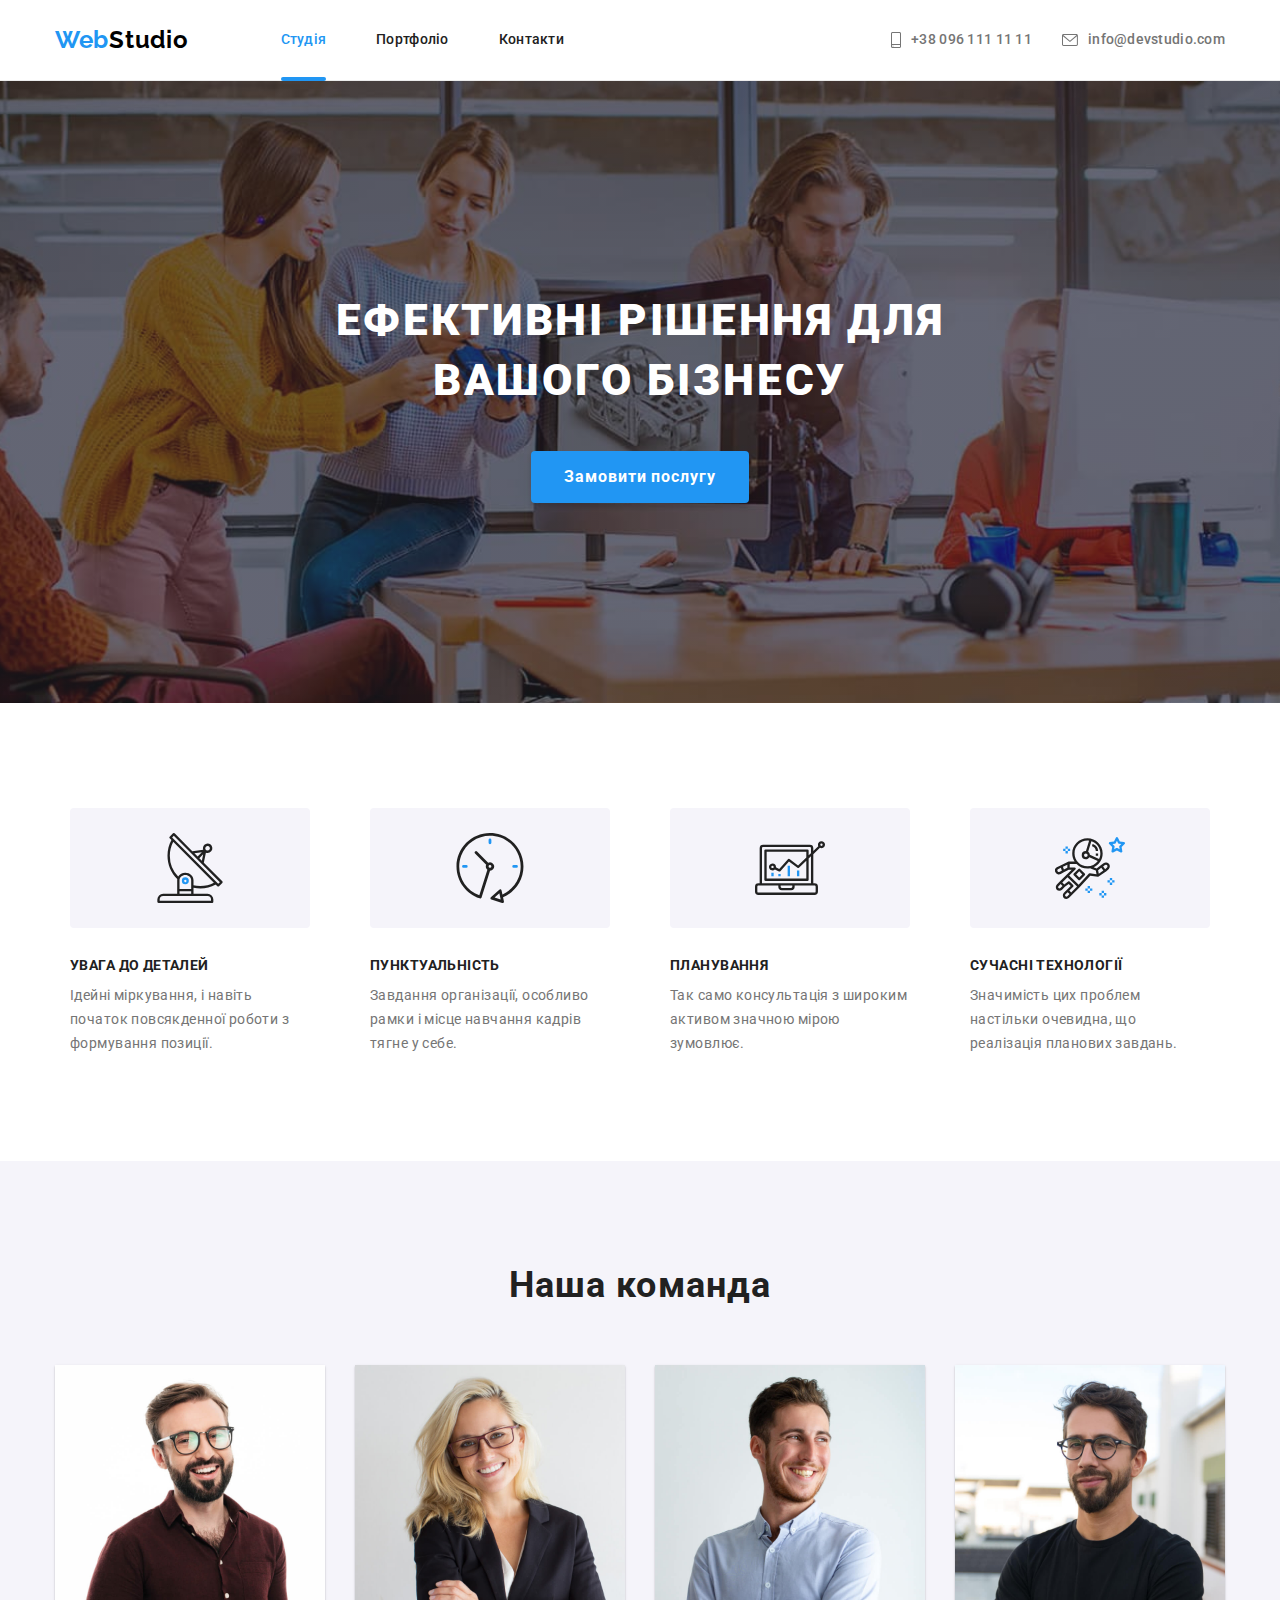
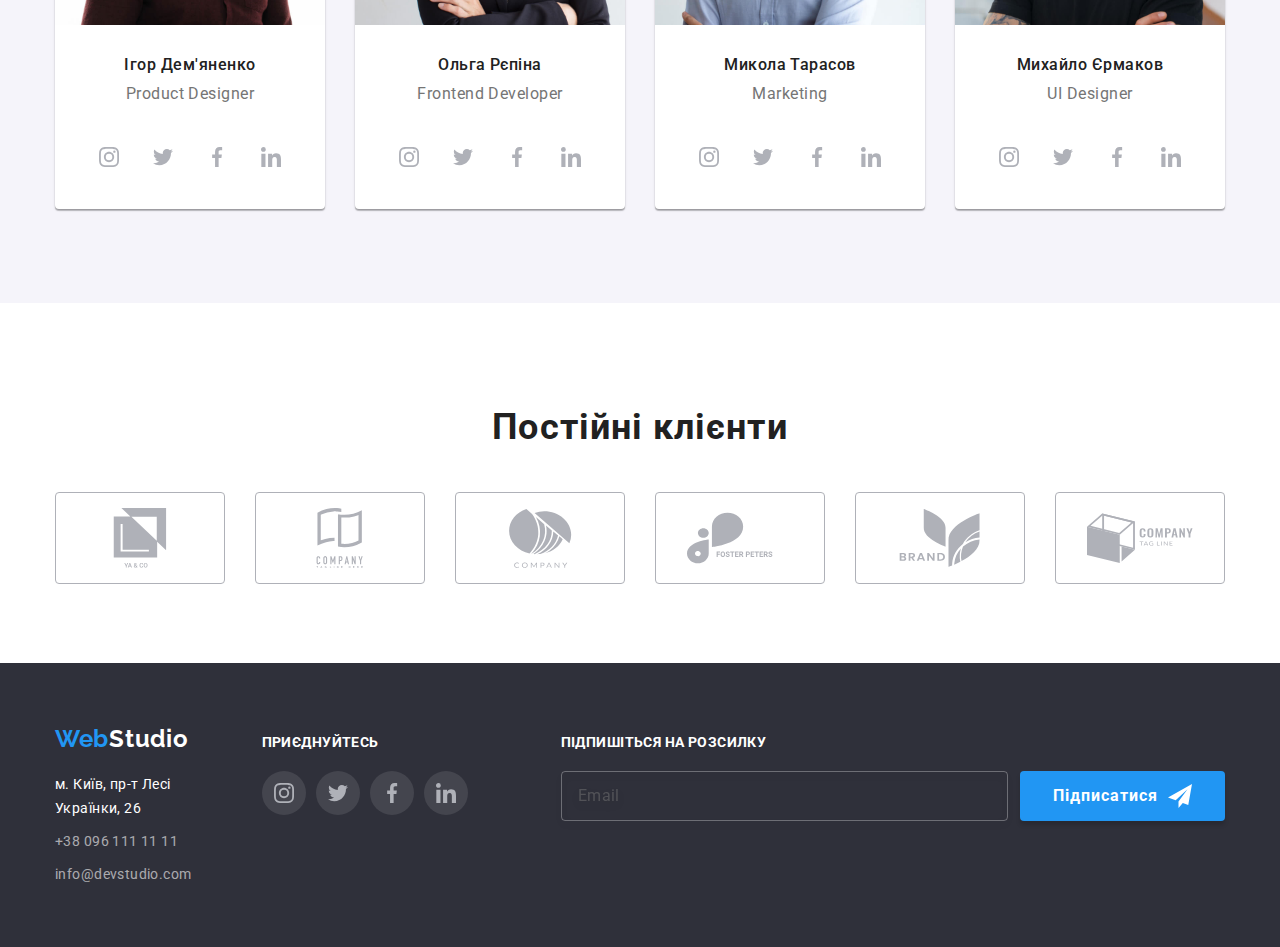
==== index.html @ 456ca216 "start to make 8 HW" ====
<!DOCTYPE html>
<html lang="en">
  <head>
    <meta charset="UTF-8" />
    <meta http-equiv="X-UA-Compatible" content="IE=edge" />
    <meta name="viewport" content="width=device-width, initial-scale=1.0" />
    <title>WebStudio</title>
    <link rel="preconnect" href="https://fonts.googleapis.com" />
    <link rel="preconnect" href="https://fonts.gstatic.com" crossorigin />
    <link
      rel="stylesheet"
      href="https://cdnjs.cloudflare.com/ajax/libs/modern-normalize/1.0.0/modern-normalize.min.css"
    />
    <link
      href="https://fonts.googleapis.com/css2?family=Raleway:wght@700&family=Roboto:wght@400;500;700;900&display=swap"
      rel="stylesheet"
    />
    <link
      rel="stylesheet"
      href="https://cdnjs.cloudflare.com/ajax/libs/modern-normalize/1.1.0/modern-normalize.min.css"
    />
    <link rel="stylesheet" href="css/main.min.css" />
  </head>

  <body>
    <header class="page-header">
      <div class="container page-header__container">
        <a href="./index.html" class="logo"><span class="logo--accent">Web</span>Studio</a>
        <button type="button" class="page-header__btn btn js-open-menu">
          <svg width="24" height="16">
            <use href="./images/symbol-defs.svg#icon-menu_24px"></use>
          </svg>
        </button>
        <div class="menu-container js-menu-container">
          <button type="button" class="menu-container__btn btn js-close-menu">
            <svg width="19" height="19">
              <use href="./images/symbol-defs.svg#icon-close_24px"></use>
            </svg>
          </button>
          <nav>
            <ul class="site-nav c-title-14-500">
              <li class="site-nav__item">
                <a href="./index.html" class="site-nav__link site-nav__link--current">Студія</a>
              </li>
              <li class="site-nav__item">
                <a href="./portfolio.html" class="site-nav__link">Портфоліо</a>
              </li>
              <li class="site-nav__item"><a href="" class="site-nav__link">Контакти</a></li>
            </ul>
          </nav>

          <ul class="auth-nav c-title-14-500">
            <li class="auth-nav__item">
              <a href="tel:+380961111111" class="auth-nav__link tel">
                <svg class="auth-nav__icon" width="10" height="16">
                  <use href="./images/symbol-defs.svg#icon-smartphone"></use>
                </svg>
                +38 096 111 11 11
              </a>
            </li>
            <li class="auth-nav__item">
              <a href="#" class="auth-nav__link">
                <svg class="auth-nav__icon" width="16" height="12">
                  <use href="./images/symbol-defs.svg#icon-envelope"></use>
                </svg>
                info@devstudio.com
              </a>
            </li>
          </ul>

          <ul class="social-media">
            <li class="social-media__item">
              <a href="#" class="social-media__link"><span>Instagram</span></a>
            </li>
            <li class="social-media__item">
              <a href="#" class="social-media__link"><span>Twitter</span></a>
            </li>
            <li class="social-media__item">
              <a href="#" class="social-media__link"><span>Facebook</span></a>
            </li>
            <li class="social-media__item">
              <a href="#" class="social-media__link"><span>LinkedIn</span></a>
            </li>
          </ul>
        </div>
      </div>
    </header>

    <main>
      <section class="hero">
        <div class="container hero__container">
          <h1 class="hero__title c-title-44">
            <span>Ефективні рішення для вашого бізнесу</span>
          </h1>
          <button type="button" data-modal-open class="hero__button main-btn">
            Замовити послугу
          </button>
        </div>
      </section>
      <section class="advances">
        <div class="container advances__container">
          <h2 class="hidden-title">Наші переваги</h2>
          <ul class="advances__list">
            <li class="advances__item">
              <div class="advances__svg">
                <svg class="advances__icon" width="70" height="70">
                  <use class="pic" href="./images/symbol-defs.svg#icon-antenna"></use>
                </svg>
              </div>
              <h3 class="advances__title c-title-14-700">
                <span>УВАГА ДО ДЕТАЛЕЙ</span>
              </h3>
              <p class="advances__text">
                Ідейні міркування, і навіть початок повсякденної роботи з формування позиції.
              </p>
            </li>
            <li class="advances__item">
              <div class="advances__svg">
                <svg class="advances__icon" width="70" height="70">
                  <use class="pic" href="./images/symbol-defs.svg#icon-clock"></use>
                </svg>
              </div>
              <h3 class="advances__title c-title-14-700">
                <span>ПУНКТУАЛЬНІСТЬ</span>
              </h3>
              <p class="advances__text">
                Завдання організації, особливо рамки і місце навчання кадрів тягне у себе.
              </p>
            </li>
            <li class="advances__item">
              <div class="advances__svg">
                <svg class="advances__icon" width="70" height="70">
                  <use class="pic" href="./images/symbol-defs.svg#icon-diagram"></use>
                </svg>
              </div>
              <h3 class="advances__title c-title-14-700">
                <span>ПЛАНУВАННЯ</span>
              </h3>
              <p class="advances__text">
                Так само консультація з широким активом значною мірою зумовлює.
              </p>
            </li>
            <li class="advances__item">
              <div class="advances__svg">
                <svg class="advances__icon" width="70" height="70">
                  <use class="pic" href="./images/symbol-defs.svg#icon-astronaut"></use>
                </svg>
              </div>
              <h3 class="advances__title c-title-14-700">
                <span>СУЧАСНІ ТЕХНОЛОГІЇ</span>
              </h3>
              <p class="advances__text">
                Значимість цих проблем настільки очевидна, що реалізація планових завдань.
              </p>
            </li>
          </ul>
        </div>
        <!-- <section class="work">
          <div class="container work-container">
            <h2 class="work__title c-title-36">Чим ми займаємося</h2>

            <ul class="block-img">
              <li class="block-img__item">
                <img
                  src="./images/box1.jpg"
                  alt="wrighting code on keyboard"
                  width="370"
                  class="block-img__pic"
                />
                <div class="block-img__wrapper">
                  <p class="c-title-14-700"><span>Десктопні додатки</span></p>
                </div>
              </li>
              <li class="block-img__item">
                <img
                  src="./images/box2.jpg"
                  alt="making mobil app"
                  width="370"
                  class="block-img__pic"
                />
                <div class="block-img__wrapper">
                  <p class="c-title-14-700"><span>Мобільні додатки</span></p>
                </div>
              </li>
              <li class="block-img__item">
                <img
                  src="./images/box3.jpg"
                  alt="take color on Ipad"
                  width="370"
                  class="block-img__pic"
                />
                <div class="block-img__wrapper">
                  <p class="c-title-14-700"><span>Дизайнерські рішення</span></p>
                </div>
              </li>
            </ul>
          </div>
        </section> -->
      </section>
      <section class="our-team">
        <h2 class="our-team__title c-title-36">Наша команда</h2>
        <div class="container our-team__container">
          <ul class="card-list">
            <li class="card-list__item">
              <img class="card-list__img" src="./images/img.jpg" alt="photo team" width="270" />
              <div class="card-list__wrapper">
                <h3 class="card-list__title c-title-16-500">Ігор Дем'яненко</h3>
                <p lang="en" class="card-list__text c-title-16-400">Product Designer</p>
              </div>
              <div class="social-wrapper">
                <ul class="social">
                  <li class="social__item">
                    <a href="#" class="social__link">
                      <svg width="20" height="20">
                        <use href="./images/symbol-defs.svg#icon-instagram"></use>
                      </svg>
                    </a>
                  </li>
                  <li class="social__item">
                    <a href="#" class="social__link">
                      <svg width="20" height="20">
                        <use href="./images/symbol-defs.svg#icon-twitter"></use>
                      </svg>
                    </a>
                  </li>
                  <li class="social__item">
                    <a href="#" class="social__link">
                      <svg width="20" height="20">
                        <use href="./images/symbol-defs.svg#icon-facebook"></use>
                      </svg>
                    </a>
                  </li>
                  <li class="social__item">
                    <a href="#" class="social__link">
                      <svg width="20" height="20">
                        <use href="./images/symbol-defs.svg#icon-linkedin"></use>
                      </svg>
                    </a>
                  </li>
                </ul>
              </div>
            </li>
            <li class="card-list__item">
              <img class="card-list__img" src="./images/img2.jpg" alt="photo team" width="270" />
              <div class="card-list__wrapper">
                <h3 class="card-list__title c-title-16-500">Ольга Рєпіна</h3>
                <p lang="en" class="card-list__text c-title-16-400">Frontend Developer</p>
              </div>
              <div class="social-wrapper">
                <ul class="social">
                  <li class="social__item">
                    <a href="#" class="social__link">
                      <svg width="20" height="20">
                        <use href="./images/symbol-defs.svg#icon-instagram"></use>
                      </svg>
                    </a>
                  </li>
                  <li class="social__item">
                    <a href="#" class="social__link">
                      <svg width="20" height="20">
                        <use href="./images/symbol-defs.svg#icon-twitter"></use>
                      </svg>
                    </a>
                  </li>
                  <li class="social__item">
                    <a href="#" class="social__link">
                      <svg width="20" height="20">
                        <use href="./images/symbol-defs.svg#icon-facebook"></use>
                      </svg>
                    </a>
                  </li>
                  <li class="social__item">
                    <a href="#" class="social__link">
                      <svg width="20" height="20">
                        <use href="./images/symbol-defs.svg#icon-linkedin"></use>
                      </svg>
                    </a>
                  </li>
                </ul>
              </div>
            </li>
            <li class="card-list__item">
              <img class="card-list__img" src="./images/img3.jpg" alt="photo team" width="270" />
              <div class="card-list__wrapper">
                <h3 class="card-list__title c-title-16-500">Микола Тарасов</h3>
                <p lang="en" class="card-list__text c-title-16-400">Marketing</p>
              </div>
              <div class="social-wrapper">
                <ul class="social">
                  <li class="social__item">
                    <a href="#" class="social__link">
                      <svg width="20" height="20">
                        <use href="./images/symbol-defs.svg#icon-instagram"></use>
                      </svg>
                    </a>
                  </li>
                  <li class="social__item">
                    <a href="#" class="social__link">
                      <svg width="20" height="20">
                        <use href="./images/symbol-defs.svg#icon-twitter"></use>
                      </svg>
                    </a>
                  </li>
                  <li class="social__item">
                    <a href="#" class="social__link">
                      <svg width="20" height="20">
                        <use href="./images/symbol-defs.svg#icon-facebook"></use>
                      </svg>
                    </a>
                  </li>
                  <li class="social__item">
                    <a href="#" class="social__link">
                      <svg width="20" height="20">
                        <use href="./images/symbol-defs.svg#icon-linkedin"></use>
                      </svg>
                    </a>
                  </li>
                </ul>
              </div>
            </li>
            <li class="card-list__item">
              <img class="card-list__img" src="./images/img4.jpg" alt="photo team" width="270" />
              <div class="card-list__wrapper">
                <h3 class="card-list__title c-title-16-500">Михайло Єрмаков</h3>
                <p lang="en" class="card-list__text c-title-16-400">UI Designer</p>
              </div>
              <div class="social-wrapper">
                <ul class="social">
                  <li class="social__item">
                    <a href="#" class="social__link">
                      <svg width="20" height="20">
                        <use href="./images/symbol-defs.svg#icon-instagram"></use>
                      </svg>
                    </a>
                  </li>
                  <li class="social__item">
                    <a href="#" class="social__link">
                      <svg width="20" height="20">
                        <use href="./images/symbol-defs.svg#icon-twitter"></use>
                      </svg>
                    </a>
                  </li>
                  <li class="social__item">
                    <a href="#" class="social__link">
                      <svg width="20" height="20">
                        <use href="./images/symbol-defs.svg#icon-facebook"></use>
                      </svg>
                    </a>
                  </li>
                  <li class="social__item">
                    <a href="#" class="social__link">
                      <svg width="20" height="20">
                        <use href="./images/symbol-defs.svg#icon-linkedin"></use>
                      </svg>
                    </a>
                  </li>
                </ul>
              </div>
            </li>
          </ul>
        </div>
      </section>
      <section class="clients">
        <div class="container clients__container">
          <h2 class="clients__titel c-title-36">Постійні клієнти</h2>
          <div class="company">
            <ul class="company__list">
              <li class="company__item">
                <a href="#" class="company__link">
                  <svg class="company__icon" width="106" height="60">
                    <use href="./images/symbol-defs.svg#icon-Union"></use>
                  </svg>
                </a>
              </li>
              <li class="company__item">
                <a href="#" class="company__link">
                  <svg class="company__icon" width="106" height="60">
                    <use href="./images/symbol-defs.svg#icon-company"></use>
                  </svg>
                </a>
              </li>
              <li class="company__item">
                <a href="#" class="company__link">
                  <svg class="company__icon" width="106" height="60">
                    <use href="./images/symbol-defs.svg#icon-company1"></use>
                  </svg>
                </a>
              </li>
              <li class="company__item">
                <a href="#" class="company__link">
                  <svg class="company__icon" width="106" height="60">
                    <use href="./images/symbol-defs.svg#icon-group"></use>
                  </svg>
                </a>
              </li>
              <li class="company__item">
                <a href="#" class="company__link">
                  <svg class="company__icon" width="106" height="60">
                    <use href="./images/symbol-defs.svg#icon-brand"></use>
                  </svg>
                </a>
              </li>
              <li class="company__item">
                <a href="#" class="company__link">
                  <svg class="company__icon" width="106" height="60">
                    <use href="./images/symbol-defs.svg#icon-tag"></use>
                  </svg>
                </a>
              </li>
            </ul>
          </div>
        </div>
      </section>
    </main>

    <footer class="footer">
      <div class="container footer__container">
        <div class="footer__left">
          <a href="./index.html" class="footer__logo logo"
            ><span class="logo--accent">Web</span>Studio</a
          >
          <address class="address">
            <ul class="footer__list">
              <li class="footer__item">
                <a
                  href="https://www.google.com/maps/place/бул.+Леси+Украинки,+26,+Киев,+Украина,+02000/@50.4265807,30.5383858,17z/data=!3m1!4b1!4m5!3m4!1s0x40d4cf0e033ecbe9:0x57a4dffefec77da0!8m2!3d50.4265807!4d30.5383858"
                  class="footer__link footer__link--white c-title-14-700"
                  >м. Київ, пр-т Лесі Українки, 26</a
                >
              </li>

              <li class="footer__item">
                <a href="tel:+380961111111" class="footer__link link c-title-14-700"
                  >+38 096 111 11 11</a
                >
              </li>

              <li class="footer__item">
                <a href="mailto:info@devstudio.com" class="footer__link link c-title-14-700"
                  >info@devstudio.com</a
                >
              </li>
            </ul>
          </address>
        </div>
        <div class="footer-join">
          <h3 class="footer-join__title c-title-14-700">
            <span>приєднуйтесь</span>
          </h3>
          <div class="social-wparrer">
            <ul class="social">
              <li class="social__item">
                <a href="#" class="social__link social__link--light link">
                  <svg width="20" height="20">
                    <use href="./images/symbol-defs.svg#icon-instagram"></use>
                  </svg>
                </a>
              </li>
              <li class="social__item">
                <a href="#" class="social__link social__link--light link">
                  <svg width="20" height="20">
                    <use href="./images/symbol-defs.svg#icon-twitter"></use>
                  </svg>
                </a>
              </li>
              <li class="social__item">
                <a href="#" class="social__link social__link--light link">
                  <svg width="20" height="20">
                    <use href="./images/symbol-defs.svg#icon-facebook"></use>
                  </svg>
                </a>
              </li>
              <li class="social__item">
                <a href="#" class="social__link social__link--light link">
                  <svg width="20" height="20">
                    <use href="./images/symbol-defs.svg#icon-linkedin"></use>
                  </svg>
                </a>
              </li>
            </ul>
          </div>
        </div>
        <div class="subscribe">
          <h3 class="footer__sub-title c-title-14-700">
            <span>Підпишіться на розсилку</span>
          </h3>
          <form class="footer__sub-form">
            <input
              class="footer__sub-input c-title-16-400"
              type="email"
              name="email"
              placeholder="Email"
            />
            <button class="main-btn footer__main-btn" type="submit">
              <span class="footer__sub-text">Підписатися</span>
              <svg class="footer__sub-icon" width="24" heigth="24">
                <use href="./images/symbol-defs.svg#icon-icon-send"></use>
              </svg>
            </button>
          </form>
        </div>
      </div>
    </footer>
    <!-- <div class="backdrop is-hidden" data-modal>
      <div class="modal">
        <h2 class="modal__title">Залиште свої дані, ми вам передзвонимо</h2>
        <form class="form">
          <ul class="form__list">
            <li class="form__field">
              <label class="form__label">
                <span class="form__name">Ім'я</span>
              </label>
              <div class="form__block">
                <input type="text" class="form__input" name="name" />
                <svg class="form__icon" width="18" height="18">
                  <use href="./images/symbol-defs.svg#icon-person"></use>
                </svg>
              </div>
            </li>
            <li class="form__field">
              <label class="form__label">
                <span class="form__name">Телефон</span>
              </label>
              <div class="form__block">
                <input type="tel" class="form__input" name="tel" />
                <svg class="form__icon" width="18" height="18">
                  <use href="./images/symbol-defs.svg#icon-phone-black"></use>
                </svg>
              </div>
            </li>
            <li class="form__field">
              <label class="form__label">
                <span class="form__name">Пошта</span>
              </label>
              <div class="form__block">
                <input type="email" class="form__input" name="email" />
                <svg class="form__icon" width="18" height="18">
                  <use href="./images/symbol-defs.svg#icon-email-black"></use>
                </svg>
              </div>
            </li>
            <li class="form__field">
              <label class="form__label">
                <span class="form__name">Коментар</span>
              </label>
              <div class="form__block form__block--big">
                <textarea
                  type="text"
                  class="form__textarea"
                  placeholder="Введіть текст"
                  name="textarea"
                  cols="30"
                  rows="10"
                ></textarea>
              </div>
            </li>
          </ul>
          <div class="form__check">
            <label class="form__check--label">
              <input type="checkbox" class="form__checkbox" name="checkbox" />
              <span class="form__check--icon"></span>
              Погоджуюся з розсилкою та приймаю</label
            >
            <a href="#" class="form__check--link"><span>Умови договору</span></a>
          </div>
          <button class="btn main-btn" type="submit">Відправити</button>
        </form>
        <button data-modal-close type="button" class="close-btn">
          <svg class="close-btn__icon" width="30" height="30">
            <use href="./images/symbol-defs.svg#icon-close"></use>
          </svg>
        </button>
      </div>
    </div> -->
    <script src="./js/mobile-menu.js"></script>
    <script src="./js/modal.js"></script>
  </body>
</html>
---- css/main.min.css ----
h1,h2,h3,h4,h5,h6,p{margin:0}ul,ol{margin:0;padding:0;list-style:none}img{display:block;max-width:100%;height:auto}.form__check--label,.form__check,.form,.company__link,.social__link,.card-list__wrapper,.block-img__wrapper,.advances__svg,.auth-nav__link,.page-header__container{display:-webkit-box;display:-ms-flexbox;display:flex;-webkit-box-align:center;-ms-flex-align:center;align-items:center}.form__list,.footer__list,.portfolio__list,.radio-buttons,.company__list,.social,.card-list,.block-img,.advances__list,.auth-nav,.site-nav{display:-webkit-box;display:-ms-flexbox;display:flex;list-style:none;padding:0}.footer__link,.portfolio__link,.social__link,.auth-nav__link,.site-nav__link,.logo{text-decoration:none;color:inherit;-webkit-transition:color 250ms cubic-bezier(0.4, 0, 0.2, 1);transition:color 250ms cubic-bezier(0.4, 0, 0.2, 1)}.footer-join__title,.footer__sub-title,.block-img__wrapper,.advances__title,.hero__title{text-transform:uppercase}.container{max-width:767px;margin:0 auto;padding:0 15px}@media screen and (min-width: 768px){.container{min-width:768px;max-width:1200px}}@media screen and (min-width: 1200px){.container{min-width:1200px;max-width:1200px}}body{background-color:#fff;font-family:"Roboto",sans-serif}.main-btn{font-weight:700;font-size:16px;line-height:1.88;-webkit-box-align:center;-ms-flex-align:center;align-items:center;text-align:center;letter-spacing:.06em;color:#fff;border-radius:4px;border:1px solid rgba(0,0,0,0);-webkit-transition:color 250ms cubic-bezier(0.4, 0, 0.2, 1),background-color 250ms cubic-bezier(0.4, 0, 0.2, 1);transition:color 250ms cubic-bezier(0.4, 0, 0.2, 1),background-color 250ms cubic-bezier(0.4, 0, 0.2, 1);cursor:pointer;-webkit-box-shadow:0px 4px 4px rgba(0,0,0,.15);box-shadow:0px 4px 4px rgba(0,0,0,.15);padding:10px 32px;background-color:#2196f3}.second-btn{height:38px;background:#f5f4fa;border-radius:4px;font-weight:500;font-size:16px;line-height:1.62;text-align:center;letter-spacing:.03em;color:#212121;border:none;-webkit-box-shadow:none;box-shadow:none;padding:6px 22px;cursor:pointer;-webkit-transition:background 250ms cubic-bezier(0.4, 0, 0.2, 1),color 250ms cubic-bezier(0.4, 0, 0.2, 1),-webkit-box-shadow 250ms cubic-bezier(0.4, 0, 0.2, 1);transition:background 250ms cubic-bezier(0.4, 0, 0.2, 1),color 250ms cubic-bezier(0.4, 0, 0.2, 1),-webkit-box-shadow 250ms cubic-bezier(0.4, 0, 0.2, 1);transition:background 250ms cubic-bezier(0.4, 0, 0.2, 1),box-shadow 250ms cubic-bezier(0.4, 0, 0.2, 1),color 250ms cubic-bezier(0.4, 0, 0.2, 1);transition:background 250ms cubic-bezier(0.4, 0, 0.2, 1),box-shadow 250ms cubic-bezier(0.4, 0, 0.2, 1),color 250ms cubic-bezier(0.4, 0, 0.2, 1),-webkit-box-shadow 250ms cubic-bezier(0.4, 0, 0.2, 1)}.second-btn:focus,.second-btn:hover{background-color:#2196f3;color:#fff;-webkit-box-shadow:0px 3px 1px rgba(0,0,0,.1),0px 1px 2px rgba(0,0,0,.08),0px 2px 2px rgba(0,0,0,.12);box-shadow:0px 3px 1px rgba(0,0,0,.1),0px 1px 2px rgba(0,0,0,.08),0px 2px 2px rgba(0,0,0,.12)}.btn{padding:0;margin:0;border:none;background-color:rgba(0,0,0,0)}.c-title-18-400{font-weight:400;font-size:18px;line-height:1.56;letter-spacing:.03em;color:#fff}.c-title-18-700{font-weight:700;font-size:18px;line-height:2;letter-spacing:.06em;color:#212121}.c-title-36{font-weight:700;font-size:36px;line-height:1.67;letter-spacing:.03em;text-align:center;color:#212121}.c-title-14-500{font-weight:500;font-size:14px;line-height:1.14;letter-spacing:.02em;color:#212121}.c-title-14-700{font-weight:700;font-size:14px;line-height:1.14;letter-spacing:.03em;color:#212121}.c-title-44{font-weight:900;font-size:44px;line-height:1.36;letter-spacing:.06em;text-align:center;color:#fff}.c-title-16-500{font-weight:500;font-size:16px;line-height:1.19;letter-spacing:.03em;color:#212121}.c-title-16-400{font-weight:400;font-size:16px;line-height:1.19;letter-spacing:.03em;color:#757575}.hidden-title{position:absolute;width:1px;height:1px;margin:-1px;border:0;padding:0;white-space:nowrap;-webkit-clip-path:inset(100%);clip-path:inset(100%);clip:rect(0 0 0 0);overflow:hidden}.page-header{border-bottom:1px solid #ececec;position:relative}.page-header__container{height:80px}.page-header__btn{margin-left:auto;width:40px;height:40px}@media screen and (min-width: 768px){.page-header__btn{display:none}}.logo{font-family:"Raleway",sans-serif;font-weight:700;line-height:1.2;font-size:24px;letter-spacing:.03em;margin-left:0}.logo--accent{color:#2196f3}@media screen and (min-width: 768px){.logo{font-size:24px;line-height:1.17}}.menu-container{z-index:999}@media screen and (max-width: 767px){.menu-container{position:absolute;display:none;-webkit-box-orient:vertical;-webkit-box-direction:normal;-ms-flex-direction:column;flex-direction:column;left:0;top:0;width:100%;background-color:#fff;padding:48px 40px;-webkit-transition:-webkit-transform 250ms ease-in-out;transition:-webkit-transform 250ms ease-in-out;transition:transform 250ms ease-in-out;transition:transform 250ms ease-in-out, -webkit-transform 250ms ease-in-out}.menu-container.is-open{display:-webkit-box;display:-ms-flexbox;display:flex}.menu-container__btn{position:absolute;top:10px;right:15px;width:40px;height:40px;margin-left:auto;display:-webkit-box;display:-ms-flexbox;display:flex;-webkit-box-align:center;-ms-flex-align:center;align-items:center;-webkit-box-pack:center;-ms-flex-pack:center;justify-content:center}}@media screen and (min-width: 768px){.menu-container{display:-webkit-box;display:-ms-flexbox;display:flex;-webkit-box-align:center;-ms-flex-align:center;align-items:center;-webkit-box-pack:justify;-ms-flex-pack:justify;justify-content:space-between;width:100%}.menu-container__btn{display:none}}@media screen and (max-width: 767px){.site-nav{display:-webkit-box;display:-ms-flexbox;display:flex;-webkit-box-orient:vertical;-webkit-box-direction:normal;-ms-flex-direction:column;flex-direction:column;-ms-flex-pack:distribute;justify-content:space-around;font-size:40px;line-height:1.18;margin-bottom:302px;gap:32px}}@media screen and (min-width: 768px){.site-nav{display:-webkit-box;display:-ms-flexbox;display:flex;margin-left:87px;gap:50px}.site-nav__link--current::after{position:absolute;content:"";display:block;width:100%;height:4px;left:0;bottom:0;border-radius:2px;background:#2196f3}}@media screen and (min-width: 1200px){.site-nav{margin-left:92px}}.site-nav__link{padding:32px 0 34px;color:#212121}.site-nav__link--current{color:#2196f3;position:relative}.site-nav__link:hover,.site-nav__link:focus{color:#2196f3;fill:currentColor}.auth-nav{display:-webkit-box;display:-ms-flexbox;display:flex;gap:30px}@media screen and (max-width: 767px){.auth-nav{display:block;margin-bottom:64px}.auth-nav__item:first-child{font-weight:500;font-size:34px;line-height:1.18;color:#2196f3}.auth-nav__icon{display:none}}@media screen and (min-width: 768px){.auth-nav{margin-left:auto;-webkit-box-orient:vertical;-webkit-box-direction:reverse;-ms-flex-direction:column-reverse;flex-direction:column-reverse;gap:10px;font-size:12px;line-height:1.17}}@media screen and (min-width: 1200px){.auth-nav{-webkit-box-orient:horizontal;-webkit-box-direction:normal;-ms-flex-direction:row;flex-direction:row;gap:30px;font-size:14px;line-height:1.14}}.auth-nav__item{color:#757575}@media screen and (max-width: 767px){.auth-nav__item{font-weight:500;font-size:24px;line-height:1.17}.auth-nav__item:first-child{font-weight:500;font-size:34px;line-height:1.18;color:#2196f3;margin-bottom:32px}}.auth-nav__link{padding:30px auto;fill:currentColor}.auth-nav__icon{margin-right:10px}.auth-nav__link:hover,.auth-nav__link:focus{color:#2196f3}@media screen and (max-width: 767px){.social-media{display:-webkit-box;display:-ms-flexbox;display:flex;-ms-flex-wrap:wrap;flex-wrap:wrap}.social-media__link{text-decoration:none;color:#2196f3;-webkit-transition:color 250ms cubic-bezier(0.4, 0, 0.2, 1);transition:color 250ms cubic-bezier(0.4, 0, 0.2, 1);font-weight:500;font-size:18px;line-height:1.22;letter-spacing:.02em}.social-media__item:not(:last-child){margin-right:20px}.social-media__item:not(:last-child):after{position:absolute;display:inline-block;margin-left:10px;content:"";width:22px;height:1px;-webkit-transform-origin:bottom left;transform-origin:bottom left;-webkit-transform:rotate(90deg);transform:rotate(90deg);background-color:rgba(33,33,33,.2)}}@media screen and (min-width: 768px){.social-media{display:none}}.hero{display:block;text-align:center;background-color:#2f303a;background-image:-webkit-gradient(linear, left top, right top, from(rgba(47, 48, 58, 0.4)), to(rgba(47, 48, 58, 0.4))),url(../images/maket2/Img.jpg);background-image:linear-gradient(to right, rgba(47, 48, 58, 0.4), rgba(47, 48, 58, 0.4)),url(../images/maket2/Img.jpg);background-repeat:no-repeat;background-position:center;background-size:cover;max-width:1600px;margin:0 auto}.hero__title{max-width:696px;padding:10px 32px;margin:0 auto 30px}@media screen and (max-width: 767px){.hero__title{font-size:26px;line-height:1.62}}.hero__container{padding:200px 0}@media screen and (max-width: 767px){.hero__container{padding:118px 0}}.advances__list{display:block;margin:60px 0}@media screen and (min-width: 768px){.advances__list{margin:45px -15px;display:-webkit-box;display:-ms-flexbox;display:flex;-ms-flex-wrap:wrap;flex-wrap:wrap}}@media screen and (min-width: 1200px){.advances__list{display:-webkit-box;display:-ms-flexbox;display:flex;-ms-flex-wrap:nowrap;flex-wrap:nowrap;margin:90px 0;gap:30px}}.advances__item{margin-bottom:30px}@media screen and (min-width: 768px){.advances__item{width:calc((100% - 60px)/2);margin:15px}}.advances__svg{-webkit-box-pack:center;-ms-flex-pack:center;justify-content:center;min-height:120px;background-color:#f5f4fa;border-radius:4px}.advances__title{margin-top:30px;margin-bottom:10px}@media screen and (max-width: 767px){.advances__title{text-align:center}}.advances__text{font-size:14px;line-height:1.71;letter-spacing:.03em;color:#757575}.work{display:none}.work .c-title-14-700{color:#fff}.work-container{padding-bottom:94px}.work__title{margin-bottom:50px}.block-img{gap:15px}.block-img__item{position:relative}.block-img__pic{height:100%}.block-img__wrapper{position:absolute;content:"";-webkit-box-pack:center;-ms-flex-pack:center;justify-content:center;width:100%;height:70px;bottom:0;left:0;background-image:-webkit-gradient(linear, left top, right top, from(rgba(47, 48, 58, 0.8)), to(rgba(47, 48, 58, 0.8)));background-image:linear-gradient(to right, rgba(47, 48, 58, 0.8), rgba(47, 48, 58, 0.8));color:#fff}.our-team{background-color:#f5f4fa;padding:94px 0}.our-team__title{margin-bottom:50px}.card-list{gap:30px}@media screen and (max-width: 1199px){.card-list{display:-webkit-box;display:-ms-flexbox;display:flex;-ms-flex-wrap:wrap;flex-wrap:wrap;margin:-15px;gap:0}}@media screen and (max-width: 767px){.card-list{gap:30px}}.card-list__item{background-color:#fff;-webkit-box-shadow:0px 1px 3px rgba(0,0,0,.12),0px 1px 1px rgba(0,0,0,.14),0px 2px 1px rgba(0,0,0,.2);box-shadow:0px 1px 3px rgba(0,0,0,.12),0px 1px 1px rgba(0,0,0,.14),0px 2px 1px rgba(0,0,0,.2);border-radius:0px 0px 4px 4px}@media screen and (max-width: 1199px){.card-list__item{width:calc((100% - 60px)/2);margin:15px}}@media screen and (max-width: 767px){.card-list__item{width:100%}}.card-list__img{display:block;width:100%}.card-list__wrapper{-webkit-box-orient:vertical;-webkit-box-direction:normal;-ms-flex-direction:column;flex-direction:column;-webkit-box-pack:center;-ms-flex-pack:center;justify-content:center;padding:30px 32px 16px}.card-list__title{margin-bottom:10px}.social{gap:10px}.social-wrapper{-webkit-box-align:center;-ms-flex-align:center;align-items:center;-webkit-box-pack:center;-ms-flex-pack:center;justify-content:center;padding:16px 32px 30px}.social__link{-webkit-box-pack:center;-ms-flex-pack:center;justify-content:center;border-radius:50%;width:44px;height:44px;background:inherit;fill:#afb1b8;-webkit-transition:fill 250ms cubic-bezier(0.4, 0, 0.2, 1),background 250ms cubic-bezier(0.4, 0, 0.2, 1);transition:fill 250ms cubic-bezier(0.4, 0, 0.2, 1),background 250ms cubic-bezier(0.4, 0, 0.2, 1)}.social__link:hover,.social__link:focus{background-color:#2196f3;fill:#fff}.clients{padding-top:94px;padding-bottom:94px;text-align:center}@media screen and (max-width: 767px){.clients{padding-top:50px;padding-bottom:60px;margin:0}}.clients__titel{margin-top:0;margin-bottom:50px}@media screen and (max-width: 767px){.clients__titel{font-size:28px;line-height:1.18;margin-bottom:30px}}.company__list{-ms-flex-wrap:wrap;flex-wrap:wrap;-webkit-box-pack:center;-ms-flex-pack:center;justify-content:center;margin:-15px}@media screen and (min-width: 768px){.company__list{gap:30px}}.company__item{min-width:170px}@media screen and (max-width: 767px){.company__item{width:calc((100% - 60px)/2);margin:15px;min-width:210px}}@media(min-width: 768px)and (max-width: 1199px){.company__item{width:calc((100% - 90px)/3)}}.company__link{border:1px solid #ececec;border-color:#afb1b8;border-radius:4px;min-height:92px;-webkit-box-pack:center;-ms-flex-pack:center;justify-content:center;fill:#afb1b8;-webkit-transition:fill 250ms cubic-bezier(0.4, 0, 0.2, 1),border-color 250ms cubic-bezier(0.4, 0, 0.2, 1);transition:fill 250ms cubic-bezier(0.4, 0, 0.2, 1),border-color 250ms cubic-bezier(0.4, 0, 0.2, 1)}.company__link:hover,.company__link:focus{border-color:#2196f3;fill:#2196f3}.radio-buttons{display:-webkit-box;display:-ms-flexbox;display:flex;-webkit-box-pack:center;-ms-flex-pack:center;justify-content:center;padding:94px 0 50px;margin:0;gap:8px}@media screen and (max-width: 767px){.radio-buttons{-webkit-box-pack:left;-ms-flex-pack:left;justify-content:left;-ms-flex-wrap:wrap;flex-wrap:wrap}}.portfolio__hover-text{position:absolute;top:0;left:0;height:100%;background-color:rgba(33,150,243,.9);-webkit-transform:translateY(100%);transform:translateY(100%);padding:63px 24px;margin:0;opacity:0;-webkit-transition:opacity 250ms cubic-bezier(0.4, 0, 0.2, 1);transition:opacity 250ms cubic-bezier(0.4, 0, 0.2, 1);overflow:auto}.portfolio__item:hover .portfolio__hover-text{-webkit-transform:translateY(0);transform:translateY(0);opacity:1}.portfolio__box{padding:20px 24px;border:1px solid #eee;border-top:0px;min-height:146px}.portfolio__item .c-title-16-400{margin-top:4px;line-height:1.88}.portfolio__item:hover,.portfolio__item:focus{-webkit-box-shadow:0px 1px 1px rgba(0,0,0,.12),0px 4px 4px rgba(0,0,0,.06),1px 4px 6px rgba(0,0,0,.16);box-shadow:0px 1px 1px rgba(0,0,0,.12),0px 4px 4px rgba(0,0,0,.06),1px 4px 6px rgba(0,0,0,.16)}.portfolio__container{margin-bottom:94px}.portfolio__img{display:block;width:100%}.portfolio__list{padding:0;display:-webkit-box;display:-ms-flexbox;display:flex;-webkit-box-pack:center;-ms-flex-pack:center;justify-content:center;-ms-flex-wrap:wrap;flex-wrap:wrap;margin:-15px}@media(min-width: 768px)and (max-width: 1199px){.portfolio__list{-webkit-box-pack:left;-ms-flex-pack:left;justify-content:left;gap:0}}.portfolio__item{width:100%;margin:15px;background:#fff;-webkit-box-shadow:none;box-shadow:none;-webkit-transition:-webkit-box-shadow 250ms cubic-bezier(0.4, 0, 0.2, 1);transition:-webkit-box-shadow 250ms cubic-bezier(0.4, 0, 0.2, 1);transition:box-shadow 250ms cubic-bezier(0.4, 0, 0.2, 1);transition:box-shadow 250ms cubic-bezier(0.4, 0, 0.2, 1), -webkit-box-shadow 250ms cubic-bezier(0.4, 0, 0.2, 1)}@media(min-width: 768px)and (max-width: 1199px){.portfolio__item{width:calc((100% - 60px)/2)}}@media(min-width: 1200px){.portfolio__item{width:calc((100% - 90px)/3)}}.portfolio__hover{position:relative;overflow:hidden}.footer{display:block;color:#fff;background-color:#2f303a}.footer__container{display:-webkit-box;display:-ms-flexbox;display:flex;-ms-flex-wrap:wrap;flex-wrap:wrap;-webkit-box-align:baseline;-ms-flex-align:baseline;align-items:baseline;padding-bottom:60px}@media screen and (max-width: 1199px){.footer__container{padding:60px 76px;-ms-flex-pack:distribute;justify-content:space-around}}@media screen and (min-width: 1200px){.footer__container{-ms-flex-wrap:nowrap;flex-wrap:nowrap}}@media screen and (max-width: 767px){.footer__container{padding:60px 15px;-webkit-box-orient:vertical;-webkit-box-direction:normal;-ms-flex-direction:column;flex-direction:column;gap:60px;-webkit-box-align:center;-ms-flex-align:center;align-items:center}}.footer__left{display:-webkit-box;display:-ms-flexbox;display:flex;-ms-flex-wrap:nowrap;flex-wrap:nowrap;-webkit-box-orient:vertical;-webkit-box-direction:normal;-ms-flex-direction:column;flex-direction:column}@media screen and (max-width: 1199px){.footer__left{text-align:center;width:50%}}.footer__list{display:-webkit-box;display:-ms-flexbox;display:flex;-webkit-box-orient:vertical;-webkit-box-direction:normal;-ms-flex-direction:column;flex-direction:column;padding-left:0;margin:0;gap:9px}.footer__sub-input{padding:15px 16px;display:-webkit-box;display:-ms-flexbox;display:flex;-webkit-box-align:center;-ms-flex-align:center;align-items:center;max-width:450px;width:100%;height:50px;margin-right:12px;border:1px solid rgba(255,255,255,.3);-webkit-filter:drop-shadow(0px 4px 4px rgba(0, 0, 0, 0.15));filter:drop-shadow(0px 4px 4px rgba(0, 0, 0, 0.15));border-radius:4px;background-color:inherit;color:rgba(255,255,255,.6)}@media screen and (max-width: 767px){.footer__sub-input{margin:0}}.footer__sub-form{display:-webkit-box;display:-ms-flexbox;display:flex}@media screen and (max-width: 1199px){.footer__sub-form{-webkit-box-orient:vertical;-webkit-box-direction:normal;-ms-flex-direction:column;flex-direction:column;-webkit-box-align:center;-ms-flex-align:center;align-items:center;gap:20px}}.footer__main-btn{display:-webkit-box;display:-ms-flexbox;display:flex;height:50px}.footer__sub-text{font-weight:700;font-size:16px;line-height:1.88;letter-spacing:.06em}.footer__sub-icon{margin-left:10px;fill:#fff}.footer__link{font-style:normal;font-weight:400;line-height:1.71;letter-spacing:.03em;color:rgba(255,255,255,.6)}.footer__link--white{color:#fff}.footer__sub-title{color:#fff;margin-bottom:20px}@media screen and (max-width: 1199px){.footer__sub-title{text-align:center}}.footer__logo{color:#fff}.logo-wrapper{display:block}.address{margin-top:20px}.footer-join{margin-left:70px}@media screen and (max-width: 1199px){.footer-join{margin-right:auto;text-align:center}}@media screen and (max-width: 767px){.footer-join{margin:0}}.footer-join__title{margin-top:0;margin-bottom:20px;color:#fff}.social{-webkit-box-pack:center;-ms-flex-pack:center;justify-content:center}.social__link--light{background:rgba(255,255,255,.1)}.subscribe{width:100%;margin-left:93px;margin-top:72px}@media screen and (max-width: 1199px){.subscribe{display:-webkit-box;display:-ms-flexbox;display:flex;-webkit-box-orient:vertical;-webkit-box-direction:normal;-ms-flex-direction:column;flex-direction:column;margin:60px 0}}.backdrop{position:fixed;top:0;left:0;width:100%;height:100%;background-color:rgba(0,0,0,.2);opacity:1;-webkit-transition:opacity var(--transition);transition:opacity var(--transition)}.backdrop.is-hidden{opacity:0;pointer-events:none;visibility:hidden;-webkit-transition:var(--transition);transition:var(--transition)}.modal{display:-webkit-box;display:-ms-flexbox;display:flex;-webkit-box-orient:vertical;-webkit-box-direction:normal;-ms-flex-direction:column;flex-direction:column;position:absolute;top:50%;left:50%;min-width:528px;min-height:581px;padding:40px;background:#fff;-webkit-box-shadow:0px 1px 3px rgba(0,0,0,.12),0px 1px 1px rgba(0,0,0,.14),0px 2px 1px rgba(0,0,0,.2);box-shadow:0px 1px 3px rgba(0,0,0,.12),0px 1px 1px rgba(0,0,0,.14),0px 2px 1px rgba(0,0,0,.2);border-radius:4px;opacity:1;-webkit-transform:translate(-50%, -50%) scale(1);transform:translate(-50%, -50%) scale(1);-webkit-transition:opacity var(--transition),visibility var(--transform),-webkit-transform var(--transition);transition:opacity var(--transition),visibility var(--transform),-webkit-transform var(--transition);transition:transform var(--transition),opacity var(--transition),visibility var(--transform);transition:transform var(--transition),opacity var(--transition),visibility var(--transform),-webkit-transform var(--transition)}.backdrop.is-hidden .modal{-webkit-transform:translate(-50%, -50%) scale(0.9);transform:translate(-50%, -50%) scale(0.9)}.modal__title{font-weight:700;font-size:20px;line-height:1.15;text-align:center;letter-spacing:.03em;margin-bottom:30px}.close-btn{position:absolute;top:8px;right:8px;padding:0;display:-webkit-box;display:-ms-flexbox;display:flex;-webkit-box-pack:center;-ms-flex-pack:center;justify-content:center;background:#fff;border-radius:50%;border:1px solid rgba(0,0,0,.1);-webkit-box-shadow:0px 1px 3px rgba(0,0,0,.12);box-shadow:0px 1px 3px rgba(0,0,0,.12);fill:var(--main-text-color);-webkit-transition:fill var(--transition);transition:fill var(--transition)}.close-btn__icon{fill:currentColor}.close-btn:focus .close-btn__icon,.close-btn:hover .close-btn__icon{fill:#2196f3}::-webkit-input-placeholder{color:rgba(117,117,117,.5)}::-moz-placeholder{color:rgba(117,117,117,.5)}:-ms-input-placeholder{color:rgba(117,117,117,.5)}::-ms-input-placeholder{color:rgba(117,117,117,.5)}::placeholder{color:rgba(117,117,117,.5)}.form{-webkit-box-orient:vertical;-webkit-box-direction:normal;-ms-flex-direction:column;flex-direction:column}.form__label{font-weight:400;font-size:12px;line-height:1.17;letter-spacing:.01em;color:var(--second-text-color);margin-bottom:4px}.form__field{display:-webkit-box;display:-ms-flexbox;display:flex;-webkit-box-orient:vertical;-webkit-box-direction:normal;-ms-flex-direction:column;flex-direction:column;position:relative;margin-bottom:28px}.form__field:not(:last-child){margin-bottom:28px}.form__input{width:100%;padding:11px 45px;border:1px solid;border-radius:4px;border-color:rgba(33,33,33,.2);-webkit-transition:border-color var(--transition);transition:border-color var(--transition);outline:none}.form__textarea{width:100%;height:120px;padding:12px 16px;font-weight:400;font-size:12px;line-height:1.17;letter-spacing:.01em;resize:none;border:1px solid;border-radius:4px;border-color:rgba(33,33,33,.2);outline:none;-webkit-transition:border-color 250ms cubic-bezier(0.4, 0, 0.2, 1);transition:border-color 250ms cubic-bezier(0.4, 0, 0.2, 1)}.form__block{position:relative}.form__list{width:100%;-webkit-box-orient:vertical;-webkit-box-direction:normal;-ms-flex-direction:column;flex-direction:column}.form__icon{position:absolute;top:50%;left:12px;-webkit-transform:translateY(-50%);transform:translateY(-50%);fill:var(--main-text-color);-webkit-transition:fill 250ms cubic-bezier(0.4, 0, 0.2, 1);transition:fill 250ms cubic-bezier(0.4, 0, 0.2, 1)}.form__textarea{resize:none}.form__check{font-weight:400;font-size:14px;line-height:1.71;letter-spacing:.03em;color:#757575}.form__checkbox{-webkit-appearance:none;-moz-appearance:none;appearance:none;position:absolute}.form__checkbox:checked+.form__check--icon{background-color:#2196f3;background-position:center;background-origin:border-box;border-color:#2196f3;background-image:url(../images/maket2/Vector/checked.svg);-webkit-filter:drop-shadow(0px 4px 4px rgba(0, 0, 0, 0.25));filter:drop-shadow(0px 4px 4px rgba(0, 0, 0, 0.25))}.form__check--icon{display:inline-block;margin-right:10px;width:16px;height:16px;border:2px solid #212121;border-radius:3px;-webkit-filter:drop-shadow(0px 4px 4px rgba(0, 0, 0, 0));filter:drop-shadow(0px 4px 4px rgba(0, 0, 0, 0));-webkit-transition:background 250ms cubic-bezier(0.4, 0, 0.2, 1),-webkit-filter 250ms cubic-bezier(0.4, 0, 0.2, 1);transition:background 250ms cubic-bezier(0.4, 0, 0.2, 1),-webkit-filter 250ms cubic-bezier(0.4, 0, 0.2, 1);transition:background 250ms cubic-bezier(0.4, 0, 0.2, 1),filter 250ms cubic-bezier(0.4, 0, 0.2, 1);transition:background 250ms cubic-bezier(0.4, 0, 0.2, 1),filter 250ms cubic-bezier(0.4, 0, 0.2, 1),-webkit-filter 250ms cubic-bezier(0.4, 0, 0.2, 1)}.form__check--link{margin-left:5px;font-weight:400;font-size:14px;line-height:1.71;letter-spacing:.03em;color:#2196f3;-webkit-text-decoration-line:underline;text-decoration-line:underline}.form__check--label{cursor:pointer}.form__block:focus-within .form__input{border-color:#2196f3}.form__block:focus-within .form__textarea{border-color:#2196f3}.form__input:focus+.form__icon,.form__input:hover+.form__icon{fill:#2196f3}.btn.main-btn{margin:30px auto 0 auto;width:200px}/*# sourceMappingURL=main.min.css.map */
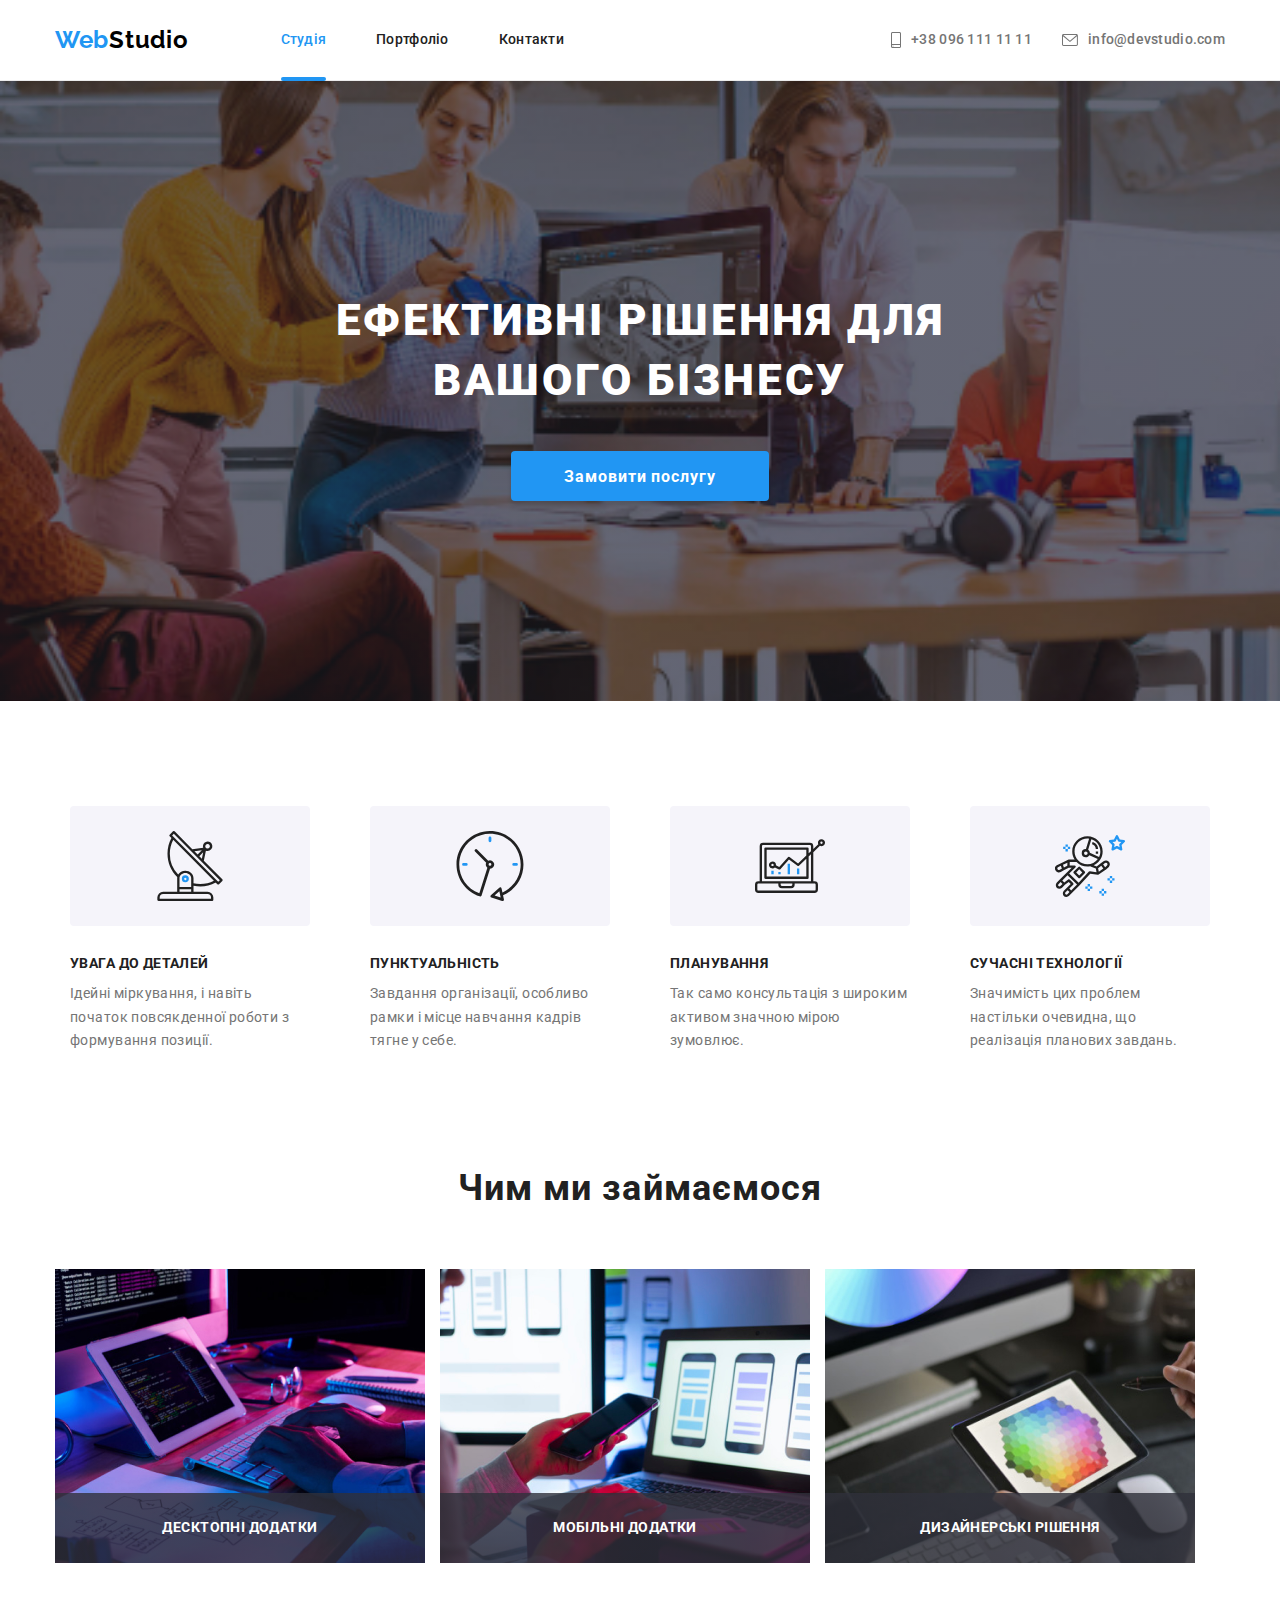
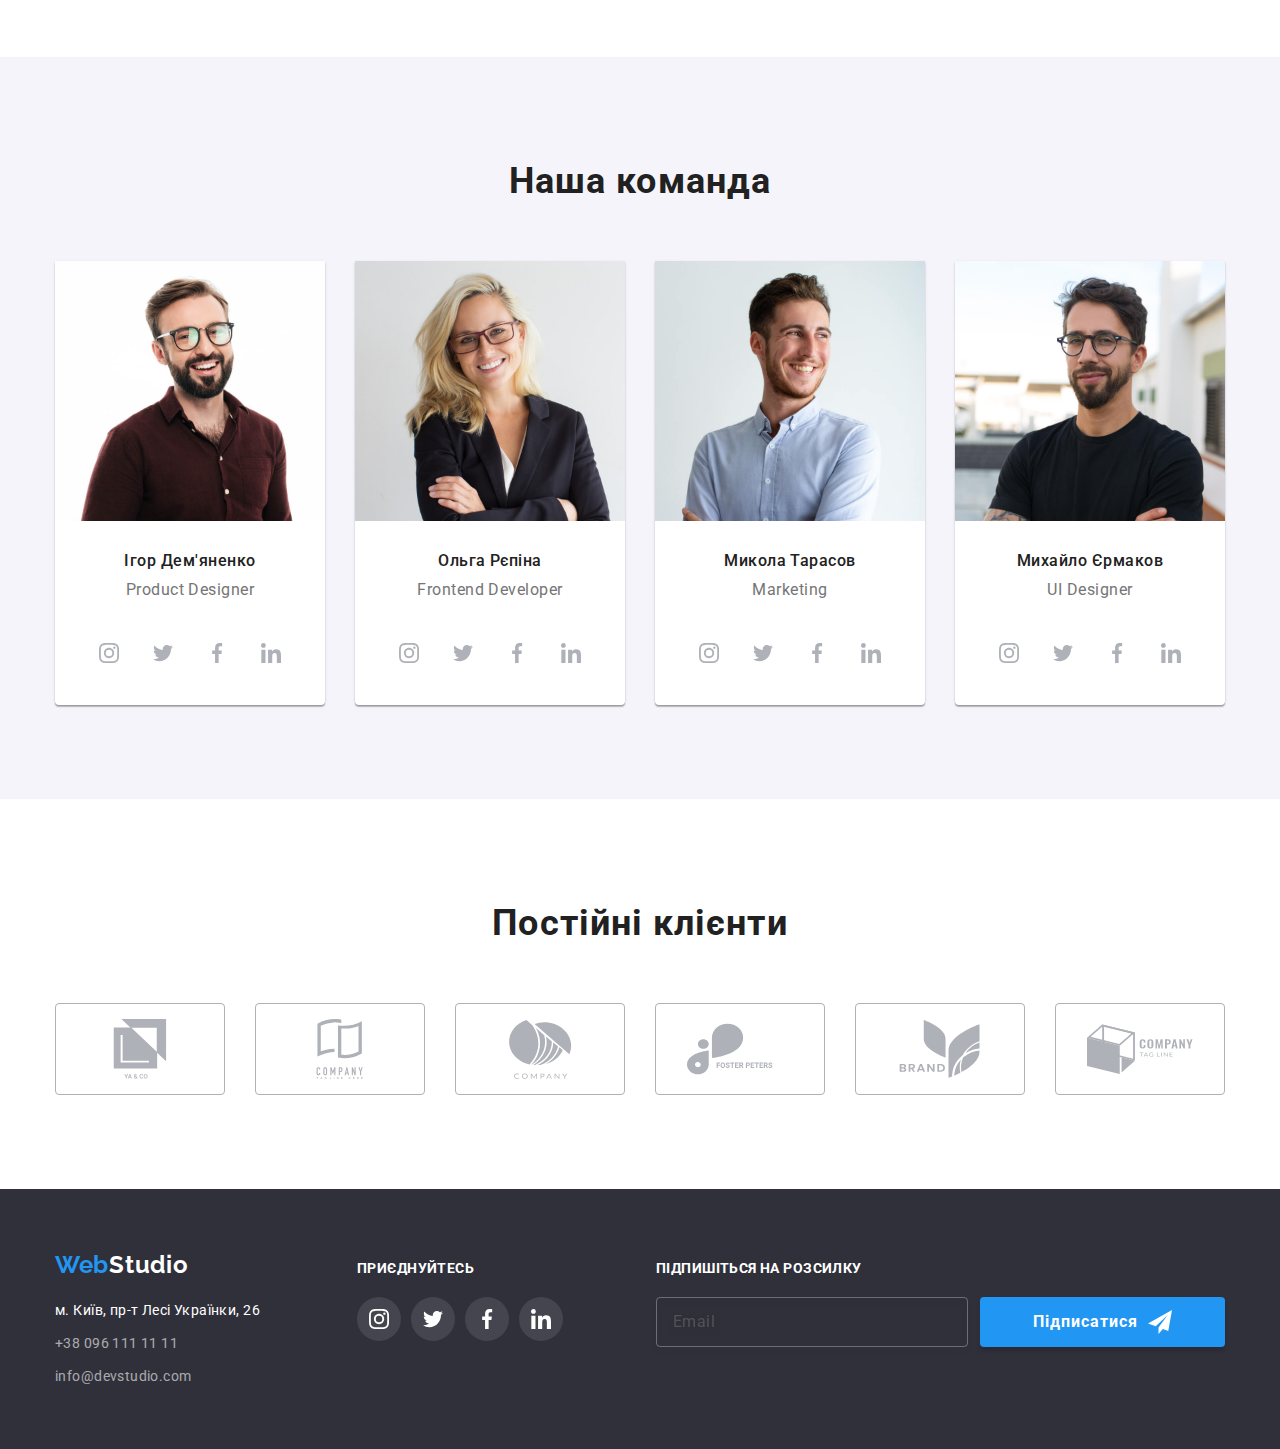
==== commit 787f2ef7: "correction size for all screens" ====
--- a/index.html
+++ b/index.html
@@ -155,14 +155,14 @@
             </li>
           </ul>
         </div>
-        <!-- <section class="work">
+        <section class="work">
           <div class="container work-container">
             <h2 class="work__title c-title-36">Чим ми займаємося</h2>
 
             <ul class="block-img">
               <li class="block-img__item">
                 <img
-                  src="./images/box1.jpg"
+                  src="./images/box1_2x.jpg"
                   alt="wrighting code on keyboard"
                   width="370"
                   class="block-img__pic"
@@ -173,7 +173,7 @@
               </li>
               <li class="block-img__item">
                 <img
-                  src="./images/box2.jpg"
+                  src="./images/box2_2x.jpg"
                   alt="making mobil app"
                   width="370"
                   class="block-img__pic"
@@ -184,7 +184,7 @@
               </li>
               <li class="block-img__item">
                 <img
-                  src="./images/box3.jpg"
+                  src="./images/box3_2x.jpg"
                   alt="take color on Ipad"
                   width="370"
                   class="block-img__pic"
@@ -195,7 +195,7 @@
               </li>
             </ul>
           </div>
-        </section> -->
+        </section>
       </section>
       <section class="our-team">
         <h2 class="our-team__title c-title-36">Наша команда</h2>
@@ -491,7 +491,7 @@
               name="email"
               placeholder="Email"
             />
-            <button class="main-btn footer__main-btn" type="submit">
+            <button class="main-btn footer__btn" type="submit">
               <span class="footer__sub-text">Підписатися</span>
               <svg class="footer__sub-icon" width="24" heigth="24">
                 <use href="./images/symbol-defs.svg#icon-icon-send"></use>
@@ -501,7 +501,7 @@
         </div>
       </div>
     </footer>
-    <!-- <div class="backdrop is-hidden" data-modal>
+    <div class="backdrop is-hidden" data-modal>
       <div class="modal">
         <h2 class="modal__title">Залиште свої дані, ми вам передзвонимо</h2>
         <form class="form">
@@ -555,15 +555,15 @@
               </div>
             </li>
           </ul>
-          <div class="form__check">
-            <label class="form__check--label">
-              <input type="checkbox" class="form__checkbox" name="checkbox" />
-              <span class="form__check--icon"></span>
+          <div class="checkbox c-title-12-400">
+            <label class="checkbox__label">
+              <input type="checkbox" class="checkbox__input" name="checkbox" />
+              <span class="checkbox__icon"></span>
               Погоджуюся з розсилкою та приймаю</label
             >
-            <a href="#" class="form__check--link"><span>Умови договору</span></a>
+            <a href="#" class="checkbox__link"><span>Умови договору</span></a>
           </div>
-          <button class="btn main-btn" type="submit">Відправити</button>
+          <button class="checkbox__btn main-btn" type="submit">Відправити</button>
         </form>
         <button data-modal-close type="button" class="close-btn">
           <svg class="close-btn__icon" width="30" height="30">
@@ -571,7 +571,7 @@
           </svg>
         </button>
       </div>
-    </div> -->
+    </div>
     <script src="./js/mobile-menu.js"></script>
     <script src="./js/modal.js"></script>
   </body>
--- a/css/main.min.css
+++ b/css/main.min.css
@@ -1 +1 @@
-h1,h2,h3,h4,h5,h6,p{margin:0}ul,ol{margin:0;padding:0;list-style:none}img{display:block;max-width:100%;height:auto}.form__check--label,.form__check,.form,.company__link,.social__link,.card-list__wrapper,.block-img__wrapper,.advances__svg,.auth-nav__link,.page-header__container{display:-webkit-box;display:-ms-flexbox;display:flex;-webkit-box-align:center;-ms-flex-align:center;align-items:center}.form__list,.footer__list,.portfolio__list,.radio-buttons,.company__list,.social,.card-list,.block-img,.advances__list,.auth-nav,.site-nav{display:-webkit-box;display:-ms-flexbox;display:flex;list-style:none;padding:0}.footer__link,.portfolio__link,.social__link,.auth-nav__link,.site-nav__link,.logo{text-decoration:none;color:inherit;-webkit-transition:color 250ms cubic-bezier(0.4, 0, 0.2, 1);transition:color 250ms cubic-bezier(0.4, 0, 0.2, 1)}.footer-join__title,.footer__sub-title,.block-img__wrapper,.advances__title,.hero__title{text-transform:uppercase}.container{max-width:767px;margin:0 auto;padding:0 15px}@media screen and (min-width: 768px){.container{min-width:768px;max-width:1200px}}@media screen and (min-width: 1200px){.container{min-width:1200px;max-width:1200px}}body{background-color:#fff;font-family:"Roboto",sans-serif}.main-btn{font-weight:700;font-size:16px;line-height:1.88;-webkit-box-align:center;-ms-flex-align:center;align-items:center;text-align:center;letter-spacing:.06em;color:#fff;border-radius:4px;border:1px solid rgba(0,0,0,0);-webkit-transition:color 250ms cubic-bezier(0.4, 0, 0.2, 1),background-color 250ms cubic-bezier(0.4, 0, 0.2, 1);transition:color 250ms cubic-bezier(0.4, 0, 0.2, 1),background-color 250ms cubic-bezier(0.4, 0, 0.2, 1);cursor:pointer;-webkit-box-shadow:0px 4px 4px rgba(0,0,0,.15);box-shadow:0px 4px 4px rgba(0,0,0,.15);padding:10px 32px;background-color:#2196f3}.second-btn{height:38px;background:#f5f4fa;border-radius:4px;font-weight:500;font-size:16px;line-height:1.62;text-align:center;letter-spacing:.03em;color:#212121;border:none;-webkit-box-shadow:none;box-shadow:none;padding:6px 22px;cursor:pointer;-webkit-transition:background 250ms cubic-bezier(0.4, 0, 0.2, 1),color 250ms cubic-bezier(0.4, 0, 0.2, 1),-webkit-box-shadow 250ms cubic-bezier(0.4, 0, 0.2, 1);transition:background 250ms cubic-bezier(0.4, 0, 0.2, 1),color 250ms cubic-bezier(0.4, 0, 0.2, 1),-webkit-box-shadow 250ms cubic-bezier(0.4, 0, 0.2, 1);transition:background 250ms cubic-bezier(0.4, 0, 0.2, 1),box-shadow 250ms cubic-bezier(0.4, 0, 0.2, 1),color 250ms cubic-bezier(0.4, 0, 0.2, 1);transition:background 250ms cubic-bezier(0.4, 0, 0.2, 1),box-shadow 250ms cubic-bezier(0.4, 0, 0.2, 1),color 250ms cubic-bezier(0.4, 0, 0.2, 1),-webkit-box-shadow 250ms cubic-bezier(0.4, 0, 0.2, 1)}.second-btn:focus,.second-btn:hover{background-color:#2196f3;color:#fff;-webkit-box-shadow:0px 3px 1px rgba(0,0,0,.1),0px 1px 2px rgba(0,0,0,.08),0px 2px 2px rgba(0,0,0,.12);box-shadow:0px 3px 1px rgba(0,0,0,.1),0px 1px 2px rgba(0,0,0,.08),0px 2px 2px rgba(0,0,0,.12)}.btn{padding:0;margin:0;border:none;background-color:rgba(0,0,0,0)}.c-title-18-400{font-weight:400;font-size:18px;line-height:1.56;letter-spacing:.03em;color:#fff}.c-title-18-700{font-weight:700;font-size:18px;line-height:2;letter-spacing:.06em;color:#212121}.c-title-36{font-weight:700;font-size:36px;line-height:1.67;letter-spacing:.03em;text-align:center;color:#212121}.c-title-14-500{font-weight:500;font-size:14px;line-height:1.14;letter-spacing:.02em;color:#212121}.c-title-14-700{font-weight:700;font-size:14px;line-height:1.14;letter-spacing:.03em;color:#212121}.c-title-44{font-weight:900;font-size:44px;line-height:1.36;letter-spacing:.06em;text-align:center;color:#fff}.c-title-16-500{font-weight:500;font-size:16px;line-height:1.19;letter-spacing:.03em;color:#212121}.c-title-16-400{font-weight:400;font-size:16px;line-height:1.19;letter-spacing:.03em;color:#757575}.hidden-title{position:absolute;width:1px;height:1px;margin:-1px;border:0;padding:0;white-space:nowrap;-webkit-clip-path:inset(100%);clip-path:inset(100%);clip:rect(0 0 0 0);overflow:hidden}.page-header{border-bottom:1px solid #ececec;position:relative}.page-header__container{height:80px}.page-header__btn{margin-left:auto;width:40px;height:40px}@media screen and (min-width: 768px){.page-header__btn{display:none}}.logo{font-family:"Raleway",sans-serif;font-weight:700;line-height:1.2;font-size:24px;letter-spacing:.03em;margin-left:0}.logo--accent{color:#2196f3}@media screen and (min-width: 768px){.logo{font-size:24px;line-height:1.17}}.menu-container{z-index:999}@media screen and (max-width: 767px){.menu-container{position:absolute;display:none;-webkit-box-orient:vertical;-webkit-box-direction:normal;-ms-flex-direction:column;flex-direction:column;left:0;top:0;width:100%;background-color:#fff;padding:48px 40px;-webkit-transition:-webkit-transform 250ms ease-in-out;transition:-webkit-transform 250ms ease-in-out;transition:transform 250ms ease-in-out;transition:transform 250ms ease-in-out, -webkit-transform 250ms ease-in-out}.menu-container.is-open{display:-webkit-box;display:-ms-flexbox;display:flex}.menu-container__btn{position:absolute;top:10px;right:15px;width:40px;height:40px;margin-left:auto;display:-webkit-box;display:-ms-flexbox;display:flex;-webkit-box-align:center;-ms-flex-align:center;align-items:center;-webkit-box-pack:center;-ms-flex-pack:center;justify-content:center}}@media screen and (min-width: 768px){.menu-container{display:-webkit-box;display:-ms-flexbox;display:flex;-webkit-box-align:center;-ms-flex-align:center;align-items:center;-webkit-box-pack:justify;-ms-flex-pack:justify;justify-content:space-between;width:100%}.menu-container__btn{display:none}}@media screen and (max-width: 767px){.site-nav{display:-webkit-box;display:-ms-flexbox;display:flex;-webkit-box-orient:vertical;-webkit-box-direction:normal;-ms-flex-direction:column;flex-direction:column;-ms-flex-pack:distribute;justify-content:space-around;font-size:40px;line-height:1.18;margin-bottom:302px;gap:32px}}@media screen and (min-width: 768px){.site-nav{display:-webkit-box;display:-ms-flexbox;display:flex;margin-left:87px;gap:50px}.site-nav__link--current::after{position:absolute;content:"";display:block;width:100%;height:4px;left:0;bottom:0;border-radius:2px;background:#2196f3}}@media screen and (min-width: 1200px){.site-nav{margin-left:92px}}.site-nav__link{padding:32px 0 34px;color:#212121}.site-nav__link--current{color:#2196f3;position:relative}.site-nav__link:hover,.site-nav__link:focus{color:#2196f3;fill:currentColor}.auth-nav{display:-webkit-box;display:-ms-flexbox;display:flex;gap:30px}@media screen and (max-width: 767px){.auth-nav{display:block;margin-bottom:64px}.auth-nav__item:first-child{font-weight:500;font-size:34px;line-height:1.18;color:#2196f3}.auth-nav__icon{display:none}}@media screen and (min-width: 768px){.auth-nav{margin-left:auto;-webkit-box-orient:vertical;-webkit-box-direction:reverse;-ms-flex-direction:column-reverse;flex-direction:column-reverse;gap:10px;font-size:12px;line-height:1.17}}@media screen and (min-width: 1200px){.auth-nav{-webkit-box-orient:horizontal;-webkit-box-direction:normal;-ms-flex-direction:row;flex-direction:row;gap:30px;font-size:14px;line-height:1.14}}.auth-nav__item{color:#757575}@media screen and (max-width: 767px){.auth-nav__item{font-weight:500;font-size:24px;line-height:1.17}.auth-nav__item:first-child{font-weight:500;font-size:34px;line-height:1.18;color:#2196f3;margin-bottom:32px}}.auth-nav__link{padding:30px auto;fill:currentColor}.auth-nav__icon{margin-right:10px}.auth-nav__link:hover,.auth-nav__link:focus{color:#2196f3}@media screen and (max-width: 767px){.social-media{display:-webkit-box;display:-ms-flexbox;display:flex;-ms-flex-wrap:wrap;flex-wrap:wrap}.social-media__link{text-decoration:none;color:#2196f3;-webkit-transition:color 250ms cubic-bezier(0.4, 0, 0.2, 1);transition:color 250ms cubic-bezier(0.4, 0, 0.2, 1);font-weight:500;font-size:18px;line-height:1.22;letter-spacing:.02em}.social-media__item:not(:last-child){margin-right:20px}.social-media__item:not(:last-child):after{position:absolute;display:inline-block;margin-left:10px;content:"";width:22px;height:1px;-webkit-transform-origin:bottom left;transform-origin:bottom left;-webkit-transform:rotate(90deg);transform:rotate(90deg);background-color:rgba(33,33,33,.2)}}@media screen and (min-width: 768px){.social-media{display:none}}.hero{display:block;text-align:center;background-color:#2f303a;background-image:-webkit-gradient(linear, left top, right top, from(rgba(47, 48, 58, 0.4)), to(rgba(47, 48, 58, 0.4))),url(../images/maket2/Img.jpg);background-image:linear-gradient(to right, rgba(47, 48, 58, 0.4), rgba(47, 48, 58, 0.4)),url(../images/maket2/Img.jpg);background-repeat:no-repeat;background-position:center;background-size:cover;max-width:1600px;margin:0 auto}.hero__title{max-width:696px;padding:10px 32px;margin:0 auto 30px}@media screen and (max-width: 767px){.hero__title{font-size:26px;line-height:1.62}}.hero__container{padding:200px 0}@media screen and (max-width: 767px){.hero__container{padding:118px 0}}.advances__list{display:block;margin:60px 0}@media screen and (min-width: 768px){.advances__list{margin:45px -15px;display:-webkit-box;display:-ms-flexbox;display:flex;-ms-flex-wrap:wrap;flex-wrap:wrap}}@media screen and (min-width: 1200px){.advances__list{display:-webkit-box;display:-ms-flexbox;display:flex;-ms-flex-wrap:nowrap;flex-wrap:nowrap;margin:90px 0;gap:30px}}.advances__item{margin-bottom:30px}@media screen and (min-width: 768px){.advances__item{width:calc((100% - 60px)/2);margin:15px}}.advances__svg{-webkit-box-pack:center;-ms-flex-pack:center;justify-content:center;min-height:120px;background-color:#f5f4fa;border-radius:4px}.advances__title{margin-top:30px;margin-bottom:10px}@media screen and (max-width: 767px){.advances__title{text-align:center}}.advances__text{font-size:14px;line-height:1.71;letter-spacing:.03em;color:#757575}.work{display:none}.work .c-title-14-700{color:#fff}.work-container{padding-bottom:94px}.work__title{margin-bottom:50px}.block-img{gap:15px}.block-img__item{position:relative}.block-img__pic{height:100%}.block-img__wrapper{position:absolute;content:"";-webkit-box-pack:center;-ms-flex-pack:center;justify-content:center;width:100%;height:70px;bottom:0;left:0;background-image:-webkit-gradient(linear, left top, right top, from(rgba(47, 48, 58, 0.8)), to(rgba(47, 48, 58, 0.8)));background-image:linear-gradient(to right, rgba(47, 48, 58, 0.8), rgba(47, 48, 58, 0.8));color:#fff}.our-team{background-color:#f5f4fa;padding:94px 0}.our-team__title{margin-bottom:50px}.card-list{gap:30px}@media screen and (max-width: 1199px){.card-list{display:-webkit-box;display:-ms-flexbox;display:flex;-ms-flex-wrap:wrap;flex-wrap:wrap;margin:-15px;gap:0}}@media screen and (max-width: 767px){.card-list{gap:30px}}.card-list__item{background-color:#fff;-webkit-box-shadow:0px 1px 3px rgba(0,0,0,.12),0px 1px 1px rgba(0,0,0,.14),0px 2px 1px rgba(0,0,0,.2);box-shadow:0px 1px 3px rgba(0,0,0,.12),0px 1px 1px rgba(0,0,0,.14),0px 2px 1px rgba(0,0,0,.2);border-radius:0px 0px 4px 4px}@media screen and (max-width: 1199px){.card-list__item{width:calc((100% - 60px)/2);margin:15px}}@media screen and (max-width: 767px){.card-list__item{width:100%}}.card-list__img{display:block;width:100%}.card-list__wrapper{-webkit-box-orient:vertical;-webkit-box-direction:normal;-ms-flex-direction:column;flex-direction:column;-webkit-box-pack:center;-ms-flex-pack:center;justify-content:center;padding:30px 32px 16px}.card-list__title{margin-bottom:10px}.social{gap:10px}.social-wrapper{-webkit-box-align:center;-ms-flex-align:center;align-items:center;-webkit-box-pack:center;-ms-flex-pack:center;justify-content:center;padding:16px 32px 30px}.social__link{-webkit-box-pack:center;-ms-flex-pack:center;justify-content:center;border-radius:50%;width:44px;height:44px;background:inherit;fill:#afb1b8;-webkit-transition:fill 250ms cubic-bezier(0.4, 0, 0.2, 1),background 250ms cubic-bezier(0.4, 0, 0.2, 1);transition:fill 250ms cubic-bezier(0.4, 0, 0.2, 1),background 250ms cubic-bezier(0.4, 0, 0.2, 1)}.social__link:hover,.social__link:focus{background-color:#2196f3;fill:#fff}.clients{padding-top:94px;padding-bottom:94px;text-align:center}@media screen and (max-width: 767px){.clients{padding-top:50px;padding-bottom:60px;margin:0}}.clients__titel{margin-top:0;margin-bottom:50px}@media screen and (max-width: 767px){.clients__titel{font-size:28px;line-height:1.18;margin-bottom:30px}}.company__list{-ms-flex-wrap:wrap;flex-wrap:wrap;-webkit-box-pack:center;-ms-flex-pack:center;justify-content:center;margin:-15px}@media screen and (min-width: 768px){.company__list{gap:30px}}.company__item{min-width:170px}@media screen and (max-width: 767px){.company__item{width:calc((100% - 60px)/2);margin:15px;min-width:210px}}@media(min-width: 768px)and (max-width: 1199px){.company__item{width:calc((100% - 90px)/3)}}.company__link{border:1px solid #ececec;border-color:#afb1b8;border-radius:4px;min-height:92px;-webkit-box-pack:center;-ms-flex-pack:center;justify-content:center;fill:#afb1b8;-webkit-transition:fill 250ms cubic-bezier(0.4, 0, 0.2, 1),border-color 250ms cubic-bezier(0.4, 0, 0.2, 1);transition:fill 250ms cubic-bezier(0.4, 0, 0.2, 1),border-color 250ms cubic-bezier(0.4, 0, 0.2, 1)}.company__link:hover,.company__link:focus{border-color:#2196f3;fill:#2196f3}.radio-buttons{display:-webkit-box;display:-ms-flexbox;display:flex;-webkit-box-pack:center;-ms-flex-pack:center;justify-content:center;padding:94px 0 50px;margin:0;gap:8px}@media screen and (max-width: 767px){.radio-buttons{-webkit-box-pack:left;-ms-flex-pack:left;justify-content:left;-ms-flex-wrap:wrap;flex-wrap:wrap}}.portfolio__hover-text{position:absolute;top:0;left:0;height:100%;background-color:rgba(33,150,243,.9);-webkit-transform:translateY(100%);transform:translateY(100%);padding:63px 24px;margin:0;opacity:0;-webkit-transition:opacity 250ms cubic-bezier(0.4, 0, 0.2, 1);transition:opacity 250ms cubic-bezier(0.4, 0, 0.2, 1);overflow:auto}.portfolio__item:hover .portfolio__hover-text{-webkit-transform:translateY(0);transform:translateY(0);opacity:1}.portfolio__box{padding:20px 24px;border:1px solid #eee;border-top:0px;min-height:146px}.portfolio__item .c-title-16-400{margin-top:4px;line-height:1.88}.portfolio__item:hover,.portfolio__item:focus{-webkit-box-shadow:0px 1px 1px rgba(0,0,0,.12),0px 4px 4px rgba(0,0,0,.06),1px 4px 6px rgba(0,0,0,.16);box-shadow:0px 1px 1px rgba(0,0,0,.12),0px 4px 4px rgba(0,0,0,.06),1px 4px 6px rgba(0,0,0,.16)}.portfolio__container{margin-bottom:94px}.portfolio__img{display:block;width:100%}.portfolio__list{padding:0;display:-webkit-box;display:-ms-flexbox;display:flex;-webkit-box-pack:center;-ms-flex-pack:center;justify-content:center;-ms-flex-wrap:wrap;flex-wrap:wrap;margin:-15px}@media(min-width: 768px)and (max-width: 1199px){.portfolio__list{-webkit-box-pack:left;-ms-flex-pack:left;justify-content:left;gap:0}}.portfolio__item{width:100%;margin:15px;background:#fff;-webkit-box-shadow:none;box-shadow:none;-webkit-transition:-webkit-box-shadow 250ms cubic-bezier(0.4, 0, 0.2, 1);transition:-webkit-box-shadow 250ms cubic-bezier(0.4, 0, 0.2, 1);transition:box-shadow 250ms cubic-bezier(0.4, 0, 0.2, 1);transition:box-shadow 250ms cubic-bezier(0.4, 0, 0.2, 1), -webkit-box-shadow 250ms cubic-bezier(0.4, 0, 0.2, 1)}@media(min-width: 768px)and (max-width: 1199px){.portfolio__item{width:calc((100% - 60px)/2)}}@media(min-width: 1200px){.portfolio__item{width:calc((100% - 90px)/3)}}.portfolio__hover{position:relative;overflow:hidden}.footer{display:block;color:#fff;background-color:#2f303a}.footer__container{display:-webkit-box;display:-ms-flexbox;display:flex;-ms-flex-wrap:wrap;flex-wrap:wrap;-webkit-box-align:baseline;-ms-flex-align:baseline;align-items:baseline;padding-bottom:60px}@media screen and (max-width: 1199px){.footer__container{padding:60px 76px;-ms-flex-pack:distribute;justify-content:space-around}}@media screen and (min-width: 1200px){.footer__container{-ms-flex-wrap:nowrap;flex-wrap:nowrap}}@media screen and (max-width: 767px){.footer__container{padding:60px 15px;-webkit-box-orient:vertical;-webkit-box-direction:normal;-ms-flex-direction:column;flex-direction:column;gap:60px;-webkit-box-align:center;-ms-flex-align:center;align-items:center}}.footer__left{display:-webkit-box;display:-ms-flexbox;display:flex;-ms-flex-wrap:nowrap;flex-wrap:nowrap;-webkit-box-orient:vertical;-webkit-box-direction:normal;-ms-flex-direction:column;flex-direction:column}@media screen and (max-width: 1199px){.footer__left{text-align:center;width:50%}}.footer__list{display:-webkit-box;display:-ms-flexbox;display:flex;-webkit-box-orient:vertical;-webkit-box-direction:normal;-ms-flex-direction:column;flex-direction:column;padding-left:0;margin:0;gap:9px}.footer__sub-input{padding:15px 16px;display:-webkit-box;display:-ms-flexbox;display:flex;-webkit-box-align:center;-ms-flex-align:center;align-items:center;max-width:450px;width:100%;height:50px;margin-right:12px;border:1px solid rgba(255,255,255,.3);-webkit-filter:drop-shadow(0px 4px 4px rgba(0, 0, 0, 0.15));filter:drop-shadow(0px 4px 4px rgba(0, 0, 0, 0.15));border-radius:4px;background-color:inherit;color:rgba(255,255,255,.6)}@media screen and (max-width: 767px){.footer__sub-input{margin:0}}.footer__sub-form{display:-webkit-box;display:-ms-flexbox;display:flex}@media screen and (max-width: 1199px){.footer__sub-form{-webkit-box-orient:vertical;-webkit-box-direction:normal;-ms-flex-direction:column;flex-direction:column;-webkit-box-align:center;-ms-flex-align:center;align-items:center;gap:20px}}.footer__main-btn{display:-webkit-box;display:-ms-flexbox;display:flex;height:50px}.footer__sub-text{font-weight:700;font-size:16px;line-height:1.88;letter-spacing:.06em}.footer__sub-icon{margin-left:10px;fill:#fff}.footer__link{font-style:normal;font-weight:400;line-height:1.71;letter-spacing:.03em;color:rgba(255,255,255,.6)}.footer__link--white{color:#fff}.footer__sub-title{color:#fff;margin-bottom:20px}@media screen and (max-width: 1199px){.footer__sub-title{text-align:center}}.footer__logo{color:#fff}.logo-wrapper{display:block}.address{margin-top:20px}.footer-join{margin-left:70px}@media screen and (max-width: 1199px){.footer-join{margin-right:auto;text-align:center}}@media screen and (max-width: 767px){.footer-join{margin:0}}.footer-join__title{margin-top:0;margin-bottom:20px;color:#fff}.social{-webkit-box-pack:center;-ms-flex-pack:center;justify-content:center}.social__link--light{background:rgba(255,255,255,.1)}.subscribe{width:100%;margin-left:93px;margin-top:72px}@media screen and (max-width: 1199px){.subscribe{display:-webkit-box;display:-ms-flexbox;display:flex;-webkit-box-orient:vertical;-webkit-box-direction:normal;-ms-flex-direction:column;flex-direction:column;margin:60px 0}}.backdrop{position:fixed;top:0;left:0;width:100%;height:100%;background-color:rgba(0,0,0,.2);opacity:1;-webkit-transition:opacity var(--transition);transition:opacity var(--transition)}.backdrop.is-hidden{opacity:0;pointer-events:none;visibility:hidden;-webkit-transition:var(--transition);transition:var(--transition)}.modal{display:-webkit-box;display:-ms-flexbox;display:flex;-webkit-box-orient:vertical;-webkit-box-direction:normal;-ms-flex-direction:column;flex-direction:column;position:absolute;top:50%;left:50%;min-width:528px;min-height:581px;padding:40px;background:#fff;-webkit-box-shadow:0px 1px 3px rgba(0,0,0,.12),0px 1px 1px rgba(0,0,0,.14),0px 2px 1px rgba(0,0,0,.2);box-shadow:0px 1px 3px rgba(0,0,0,.12),0px 1px 1px rgba(0,0,0,.14),0px 2px 1px rgba(0,0,0,.2);border-radius:4px;opacity:1;-webkit-transform:translate(-50%, -50%) scale(1);transform:translate(-50%, -50%) scale(1);-webkit-transition:opacity var(--transition),visibility var(--transform),-webkit-transform var(--transition);transition:opacity var(--transition),visibility var(--transform),-webkit-transform var(--transition);transition:transform var(--transition),opacity var(--transition),visibility var(--transform);transition:transform var(--transition),opacity var(--transition),visibility var(--transform),-webkit-transform var(--transition)}.backdrop.is-hidden .modal{-webkit-transform:translate(-50%, -50%) scale(0.9);transform:translate(-50%, -50%) scale(0.9)}.modal__title{font-weight:700;font-size:20px;line-height:1.15;text-align:center;letter-spacing:.03em;margin-bottom:30px}.close-btn{position:absolute;top:8px;right:8px;padding:0;display:-webkit-box;display:-ms-flexbox;display:flex;-webkit-box-pack:center;-ms-flex-pack:center;justify-content:center;background:#fff;border-radius:50%;border:1px solid rgba(0,0,0,.1);-webkit-box-shadow:0px 1px 3px rgba(0,0,0,.12);box-shadow:0px 1px 3px rgba(0,0,0,.12);fill:var(--main-text-color);-webkit-transition:fill var(--transition);transition:fill var(--transition)}.close-btn__icon{fill:currentColor}.close-btn:focus .close-btn__icon,.close-btn:hover .close-btn__icon{fill:#2196f3}::-webkit-input-placeholder{color:rgba(117,117,117,.5)}::-moz-placeholder{color:rgba(117,117,117,.5)}:-ms-input-placeholder{color:rgba(117,117,117,.5)}::-ms-input-placeholder{color:rgba(117,117,117,.5)}::placeholder{color:rgba(117,117,117,.5)}.form{-webkit-box-orient:vertical;-webkit-box-direction:normal;-ms-flex-direction:column;flex-direction:column}.form__label{font-weight:400;font-size:12px;line-height:1.17;letter-spacing:.01em;color:var(--second-text-color);margin-bottom:4px}.form__field{display:-webkit-box;display:-ms-flexbox;display:flex;-webkit-box-orient:vertical;-webkit-box-direction:normal;-ms-flex-direction:column;flex-direction:column;position:relative;margin-bottom:28px}.form__field:not(:last-child){margin-bottom:28px}.form__input{width:100%;padding:11px 45px;border:1px solid;border-radius:4px;border-color:rgba(33,33,33,.2);-webkit-transition:border-color var(--transition);transition:border-color var(--transition);outline:none}.form__textarea{width:100%;height:120px;padding:12px 16px;font-weight:400;font-size:12px;line-height:1.17;letter-spacing:.01em;resize:none;border:1px solid;border-radius:4px;border-color:rgba(33,33,33,.2);outline:none;-webkit-transition:border-color 250ms cubic-bezier(0.4, 0, 0.2, 1);transition:border-color 250ms cubic-bezier(0.4, 0, 0.2, 1)}.form__block{position:relative}.form__list{width:100%;-webkit-box-orient:vertical;-webkit-box-direction:normal;-ms-flex-direction:column;flex-direction:column}.form__icon{position:absolute;top:50%;left:12px;-webkit-transform:translateY(-50%);transform:translateY(-50%);fill:var(--main-text-color);-webkit-transition:fill 250ms cubic-bezier(0.4, 0, 0.2, 1);transition:fill 250ms cubic-bezier(0.4, 0, 0.2, 1)}.form__textarea{resize:none}.form__check{font-weight:400;font-size:14px;line-height:1.71;letter-spacing:.03em;color:#757575}.form__checkbox{-webkit-appearance:none;-moz-appearance:none;appearance:none;position:absolute}.form__checkbox:checked+.form__check--icon{background-color:#2196f3;background-position:center;background-origin:border-box;border-color:#2196f3;background-image:url(../images/maket2/Vector/checked.svg);-webkit-filter:drop-shadow(0px 4px 4px rgba(0, 0, 0, 0.25));filter:drop-shadow(0px 4px 4px rgba(0, 0, 0, 0.25))}.form__check--icon{display:inline-block;margin-right:10px;width:16px;height:16px;border:2px solid #212121;border-radius:3px;-webkit-filter:drop-shadow(0px 4px 4px rgba(0, 0, 0, 0));filter:drop-shadow(0px 4px 4px rgba(0, 0, 0, 0));-webkit-transition:background 250ms cubic-bezier(0.4, 0, 0.2, 1),-webkit-filter 250ms cubic-bezier(0.4, 0, 0.2, 1);transition:background 250ms cubic-bezier(0.4, 0, 0.2, 1),-webkit-filter 250ms cubic-bezier(0.4, 0, 0.2, 1);transition:background 250ms cubic-bezier(0.4, 0, 0.2, 1),filter 250ms cubic-bezier(0.4, 0, 0.2, 1);transition:background 250ms cubic-bezier(0.4, 0, 0.2, 1),filter 250ms cubic-bezier(0.4, 0, 0.2, 1),-webkit-filter 250ms cubic-bezier(0.4, 0, 0.2, 1)}.form__check--link{margin-left:5px;font-weight:400;font-size:14px;line-height:1.71;letter-spacing:.03em;color:#2196f3;-webkit-text-decoration-line:underline;text-decoration-line:underline}.form__check--label{cursor:pointer}.form__block:focus-within .form__input{border-color:#2196f3}.form__block:focus-within .form__textarea{border-color:#2196f3}.form__input:focus+.form__icon,.form__input:hover+.form__icon{fill:#2196f3}.btn.main-btn{margin:30px auto 0 auto;width:200px}/*# sourceMappingURL=main.min.css.map */+h1,h2,h3,h4,h5,h6,p{margin:0}ul,ol{margin:0;padding:0;list-style:none}img{display:block;max-width:100%;height:auto}.form__list,.footer__list,.portfolio__list,.radio-buttons,.company__list,.social,.card-list,.block-img,.advances__list,.auth-nav,.site-nav{display:-webkit-box;display:-ms-flexbox;display:flex;list-style:none;padding:0}.footer__link,.portfolio__link,.social__link,.auth-nav__link,.site-nav__link,.logo{text-decoration:none;color:inherit;-webkit-transition:color 250ms cubic-bezier(0.4, 0, 0.2, 1);transition:color 250ms cubic-bezier(0.4, 0, 0.2, 1)}.footer-join__title,.footer__sub-title,.block-img__wrapper,.advances__title,.hero__title{text-transform:uppercase}.container{max-width:767px;margin:0 auto;padding:0 15px}@media screen and (min-width: 768px){.container{min-width:768px;max-width:1200px}}@media screen and (min-width: 1200px){.container{min-width:1200px;max-width:1200px}}body{background-color:#fff;font-family:"Roboto",sans-serif}.main-btn{font-weight:700;height:50px;font-size:16px;line-height:1.88;-webkit-box-align:center;-ms-flex-align:center;align-items:center;text-align:center;letter-spacing:.06em;color:#fff;border-radius:4px;border:1px solid rgba(0,0,0,0);-webkit-transition:color 250ms cubic-bezier(0.4, 0, 0.2, 1),background-color 250ms cubic-bezier(0.4, 0, 0.2, 1);transition:color 250ms cubic-bezier(0.4, 0, 0.2, 1),background-color 250ms cubic-bezier(0.4, 0, 0.2, 1);cursor:pointer;-webkit-box-shadow:0px 4px 4px rgba(0,0,0,.15);box-shadow:0px 4px 4px rgba(0,0,0,.15);padding:10px 52px;background-color:#2196f3}.second-btn{height:38px;background:#f5f4fa;border-radius:4px;font-weight:500;font-size:16px;line-height:1.62;text-align:center;letter-spacing:.03em;color:#212121;border:none;-webkit-box-shadow:none;box-shadow:none;padding:6px 22px;cursor:pointer;-webkit-transition:background 250ms cubic-bezier(0.4, 0, 0.2, 1),color 250ms cubic-bezier(0.4, 0, 0.2, 1),-webkit-box-shadow 250ms cubic-bezier(0.4, 0, 0.2, 1);transition:background 250ms cubic-bezier(0.4, 0, 0.2, 1),color 250ms cubic-bezier(0.4, 0, 0.2, 1),-webkit-box-shadow 250ms cubic-bezier(0.4, 0, 0.2, 1);transition:background 250ms cubic-bezier(0.4, 0, 0.2, 1),box-shadow 250ms cubic-bezier(0.4, 0, 0.2, 1),color 250ms cubic-bezier(0.4, 0, 0.2, 1);transition:background 250ms cubic-bezier(0.4, 0, 0.2, 1),box-shadow 250ms cubic-bezier(0.4, 0, 0.2, 1),color 250ms cubic-bezier(0.4, 0, 0.2, 1),-webkit-box-shadow 250ms cubic-bezier(0.4, 0, 0.2, 1)}.second-btn:focus,.second-btn:hover{background-color:#2196f3;color:#fff;-webkit-box-shadow:0px 3px 1px rgba(0,0,0,.1),0px 1px 2px rgba(0,0,0,.08),0px 2px 2px rgba(0,0,0,.12);box-shadow:0px 3px 1px rgba(0,0,0,.1),0px 1px 2px rgba(0,0,0,.08),0px 2px 2px rgba(0,0,0,.12)}.btn{padding:0;margin:0;border:none;background-color:rgba(0,0,0,0)}.c-title-18-400{font-weight:400;font-size:18px;line-height:1.56;letter-spacing:0.03em;color:#fff}.c-title-18-700{font-weight:700;font-size:18px;line-height:2;letter-spacing:0.06em;color:#212121}.c-title-36{font-weight:700;font-size:36px;line-height:1.67;letter-spacing:0.03em;text-align:center;color:#212121}.c-title-14-500{font-weight:500;font-size:14px;line-height:1.14;letter-spacing:0.02em;color:#212121}.c-title-14-700{font-weight:700;font-size:14px;line-height:1.14;letter-spacing:0.03em;color:#212121}.c-title-44{font-weight:900;font-size:44px;line-height:1.36;letter-spacing:0.06em;text-align:center;color:#fff}.c-title-16-500{font-weight:500;font-size:16px;line-height:1.19;letter-spacing:0.03em;color:#212121}.c-title-16-400{font-weight:400;font-size:16px;line-height:1.19;letter-spacing:0.03em;color:#757575}.c-title-12-400{font-weight:400;font-size:12px;line-height:1.17;letter-spacing:0.03em;color:#757575}.hidden-title{position:absolute;width:1px;height:1px;margin:-1px;border:0;padding:0;white-space:nowrap;-webkit-clip-path:inset(100%);clip-path:inset(100%);clip:rect(0 0 0 0);overflow:hidden}.page-header{border-bottom:1px solid #ececec;position:relative}.page-header__container{display:-webkit-box;display:-ms-flexbox;display:flex;-webkit-box-align:center;-ms-flex-align:center;align-items:center;-webkit-box-pack:center;-ms-flex-pack:center;justify-content:center;height:80px}.page-header__btn{margin-left:auto;width:40px;height:40px}.page-header__btn:hover,.page-header__btn:focus{fill:#2196f3}@media screen and (min-width: 768px){.page-header__btn{display:none}}.logo{font-family:"Raleway",sans-serif;font-weight:700;line-height:1.2;font-size:24px;letter-spacing:.03em;margin-left:0}.logo--accent{color:#2196f3}@media screen and (min-width: 768px){.logo{font-size:24px;line-height:1.17}}.menu-container{z-index:0}@media screen and (max-width: 767px){.menu-container{position:fixed;display:none;-webkit-box-orient:vertical;-webkit-box-direction:normal;-ms-flex-direction:column;flex-direction:column;left:0;top:0;width:100%;background-color:#fff;opacity:.9;padding:48px 40px;-webkit-transition:-webkit-transform 250ms ease-in-out;transition:-webkit-transform 250ms ease-in-out;transition:transform 250ms ease-in-out;transition:transform 250ms ease-in-out, -webkit-transform 250ms ease-in-out}.menu-container.is-open{display:-webkit-box;display:-ms-flexbox;display:flex}.menu-container__btn{position:absolute;top:10px;right:15px;width:40px;height:40px;margin-left:auto;display:-webkit-box;display:-ms-flexbox;display:flex;-webkit-box-align:center;-ms-flex-align:center;align-items:center;-webkit-box-pack:center;-ms-flex-pack:center;justify-content:center}.menu-container__btn:hover,.menu-container__btn:focus{fill:#2196f3}}@media screen and (min-width: 768px){.menu-container{display:-webkit-box;display:-ms-flexbox;display:flex;-webkit-box-align:center;-ms-flex-align:center;align-items:center;-webkit-box-pack:justify;-ms-flex-pack:justify;justify-content:space-between;width:100%}.menu-container__btn{display:none}}@media screen and (max-width: 767px){.site-nav{display:-webkit-box;display:-ms-flexbox;display:flex;-webkit-box-orient:vertical;-webkit-box-direction:normal;-ms-flex-direction:column;flex-direction:column;-ms-flex-pack:distribute;justify-content:space-around;font-size:40px;line-height:1.18;margin-bottom:302px;gap:32px}}@media screen and (min-width: 768px){.site-nav{display:-webkit-box;display:-ms-flexbox;display:flex;margin-left:87px;gap:50px}.site-nav__link--current::after{position:absolute;content:"";display:block;width:100%;height:4px;left:0;bottom:0;border-radius:2px;background:#2196f3}}@media screen and (min-width: 1200px){.site-nav{margin-left:92px}}.site-nav__link{padding:32px 0 34px;color:#212121}.site-nav__link--current{color:#2196f3;position:relative}.site-nav__link:hover,.site-nav__link:focus{color:#2196f3;fill:currentColor}.auth-nav{display:-webkit-box;display:-ms-flexbox;display:flex;gap:30px}@media screen and (max-width: 767px){.auth-nav{display:block;margin-bottom:64px}.auth-nav__item:first-child{font-weight:500;font-size:34px;line-height:1.18;color:#2196f3}.auth-nav__icon{display:none}}@media screen and (min-width: 768px){.auth-nav{margin-left:auto;-webkit-box-orient:vertical;-webkit-box-direction:reverse;-ms-flex-direction:column-reverse;flex-direction:column-reverse;gap:10px;font-size:12px;line-height:1.17}}@media screen and (min-width: 1200px){.auth-nav{-webkit-box-orient:horizontal;-webkit-box-direction:normal;-ms-flex-direction:row;flex-direction:row;gap:30px;font-size:14px;line-height:1.14}}.auth-nav__item{color:#757575}@media screen and (max-width: 767px){.auth-nav__item{font-weight:500;font-size:24px;line-height:1.17}.auth-nav__item:first-child{font-weight:500;font-size:34px;line-height:1.18;color:#2196f3;margin-bottom:32px}}.auth-nav__link{display:-webkit-box;display:-ms-flexbox;display:flex;-webkit-box-align:center;-ms-flex-align:center;align-items:center;-webkit-box-pack:left;-ms-flex-pack:left;justify-content:left;padding:30px auto;fill:currentColor}.auth-nav__icon{margin-right:10px}.auth-nav__link:hover,.auth-nav__link:focus{color:#2196f3}@media screen and (max-width: 767px){.social-media{display:-webkit-box;display:-ms-flexbox;display:flex;-ms-flex-wrap:wrap;flex-wrap:wrap}.social-media__link{text-decoration:none;color:#2196f3;-webkit-transition:color 250ms cubic-bezier(0.4, 0, 0.2, 1);transition:color 250ms cubic-bezier(0.4, 0, 0.2, 1);font-weight:500;font-size:18px;line-height:1.22;letter-spacing:.02em}.social-media__item:not(:last-child){margin-right:20px}.social-media__item:not(:last-child):after{position:absolute;display:inline-block;margin-left:10px;content:"";width:22px;height:1px;-webkit-transform-origin:bottom left;transform-origin:bottom left;-webkit-transform:rotate(90deg);transform:rotate(90deg);background-color:rgba(33,33,33,.2)}}@media screen and (min-width: 768px){.social-media{display:none}}.hero{display:block;text-align:center;background-color:#2f303a;background-image:-webkit-gradient(linear, left top, right top, from(rgba(47, 48, 58, 0.4)), to(rgba(47, 48, 58, 0.4))),url(../images/maket2/Img.jpg);background-image:linear-gradient(to right, rgba(47, 48, 58, 0.4), rgba(47, 48, 58, 0.4)),url(../images/maket2/Img.jpg);background-repeat:no-repeat;background-position:center;background-size:cover;max-width:1600px;margin:0 auto}@media(min-device-pixel-ratio: 2),(-webkit-min-device-pixel-ratio: 2),(min-resolution: 192dpi),(min-resolution: 2dppx){.hero{background-image:-webkit-gradient(linear, left top, right top, from(rgba(47, 48, 58, 0.4)), to(rgba(47, 48, 58, 0.4))),url(../images/maket2/Img_2x.jpg);background-image:linear-gradient(to right, rgba(47, 48, 58, 0.4), rgba(47, 48, 58, 0.4)),url(../images/maket2/Img_2x.jpg)}}@media screen and (min-width: 768px){.hero{background-image:-webkit-gradient(linear, left top, right top, from(rgba(47, 48, 58, 0.4)), to(rgba(47, 48, 58, 0.4))),url(../images/maket2/header_img_tab.jpg);background-image:linear-gradient(to right, rgba(47, 48, 58, 0.4), rgba(47, 48, 58, 0.4)),url(../images/maket2/header_img_tab.jpg)}}@media screen and (min-width: 768px)and (min-device-pixel-ratio: 2),screen and (min-width: 768px)and (-webkit-min-device-pixel-ratio: 2),screen and (min-width: 768px)and (min-resolution: 192dpi),screen and (min-width: 768px)and (min-resolution: 2dppx){.hero{background-image:-webkit-gradient(linear, left top, right top, from(rgba(47, 48, 58, 0.4)), to(rgba(47, 48, 58, 0.4))),url(../images/maket2/header_img_tab_2x.jpg);background-image:linear-gradient(to right, rgba(47, 48, 58, 0.4), rgba(47, 48, 58, 0.4)),url(../images/maket2/header_img_tab_2x.jpg)}}@media screen and (min-width: 480px){.hero{background-image:-webkit-gradient(linear, left top, right top, from(rgba(47, 48, 58, 0.4)), to(rgba(47, 48, 58, 0.4))),url(../images/maket2/header_img_mob.jpg);background-image:linear-gradient(to right, rgba(47, 48, 58, 0.4), rgba(47, 48, 58, 0.4)),url(../images/maket2/header_img_mob.jpg)}}@media screen and (min-width: 480px)and (min-device-pixel-ratio: 2),screen and (min-width: 480px)and (-webkit-min-device-pixel-ratio: 2),screen and (min-width: 480px)and (min-resolution: 192dpi),screen and (min-width: 480px)and (min-resolution: 2dppx){.hero{background-image:-webkit-gradient(linear, left top, right top, from(rgba(47, 48, 58, 0.4)), to(rgba(47, 48, 58, 0.4))),url(../images/maket2/header_img_mob_2x.jpg);background-image:linear-gradient(to right, rgba(47, 48, 58, 0.4), rgba(47, 48, 58, 0.4)),url(../images/maket2/header_img_mob_2x.jpg)}}.hero__title{max-width:696px;padding:10px 32px;margin:0 auto 30px}@media screen and (max-width: 767px){.hero__title{font-size:26px;line-height:1.62}}.hero__container{padding:200px 0}@media screen and (max-width: 767px){.hero__container{padding:118px 0}}.advances__list{display:block;margin:60px 0}@media screen and (min-width: 768px){.advances__list{margin:45px -15px;display:-webkit-box;display:-ms-flexbox;display:flex;-ms-flex-wrap:wrap;flex-wrap:wrap}}@media screen and (min-width: 1200px){.advances__list{display:-webkit-box;display:-ms-flexbox;display:flex;-ms-flex-wrap:nowrap;flex-wrap:nowrap;margin:90px 0;gap:30px}}.advances__item{margin-bottom:30px}@media screen and (min-width: 768px){.advances__item{width:calc((100% - 60px)/2);margin:15px}}.advances__svg{display:-webkit-box;display:-ms-flexbox;display:flex;-webkit-box-align:center;-ms-flex-align:center;align-items:center;-webkit-box-pack:center;-ms-flex-pack:center;justify-content:center;min-height:120px;background-color:#f5f4fa;border-radius:4px}.advances__title{margin-top:30px;margin-bottom:10px}@media screen and (max-width: 767px){.advances__title{text-align:center}}.advances__text{font-size:14px;line-height:1.71;letter-spacing:.03em;color:#757575}@media screen and (max-width: 1199px){.work{display:none}}.work .c-title-14-700{color:#fff}.work-container{padding-bottom:94px}.work__title{margin-bottom:50px}.block-img{gap:15px}.block-img__item{position:relative}.block-img__pic{height:100%}.block-img__wrapper{position:absolute;display:-webkit-box;display:-ms-flexbox;display:flex;-webkit-box-align:center;-ms-flex-align:center;align-items:center;-webkit-box-pack:center;-ms-flex-pack:center;justify-content:center;content:"";width:100%;height:70px;bottom:0;left:0;background-image:-webkit-gradient(linear, left top, right top, from(rgba(47, 48, 58, 0.8)), to(rgba(47, 48, 58, 0.8)));background-image:linear-gradient(to right, rgba(47, 48, 58, 0.8), rgba(47, 48, 58, 0.8));color:#fff}.our-team{background-color:#f5f4fa;padding:94px 0}.our-team__title{margin-bottom:50px}.card-list{gap:30px}@media screen and (max-width: 1199px){.card-list{display:-webkit-box;display:-ms-flexbox;display:flex;-ms-flex-wrap:wrap;flex-wrap:wrap;margin:-15px;gap:0}}@media screen and (max-width: 767px){.card-list{gap:30px}}.card-list__item{background-color:#fff;-webkit-box-shadow:0px 1px 3px rgba(0,0,0,.12),0px 1px 1px rgba(0,0,0,.14),0px 2px 1px rgba(0,0,0,.2);box-shadow:0px 1px 3px rgba(0,0,0,.12),0px 1px 1px rgba(0,0,0,.14),0px 2px 1px rgba(0,0,0,.2);border-radius:0px 0px 4px 4px}@media screen and (max-width: 1199px){.card-list__item{width:calc((100% - 60px)/2);margin:15px}}@media screen and (max-width: 767px){.card-list__item{width:100%}}.card-list__img{display:block;width:100%}.card-list__wrapper{display:-webkit-box;display:-ms-flexbox;display:flex;-webkit-box-align:center;-ms-flex-align:center;align-items:center;-webkit-box-pack:center;-ms-flex-pack:center;justify-content:center;-webkit-box-orient:vertical;-webkit-box-direction:normal;-ms-flex-direction:column;flex-direction:column;padding:30px 32px 16px}.card-list__title{margin-bottom:10px}.social-wrapper{display:-webkit-box;display:-ms-flexbox;display:flex;-webkit-box-align:center;-ms-flex-align:center;align-items:center;-webkit-box-pack:center;-ms-flex-pack:center;justify-content:center;padding:16px 32px 30px}.social{gap:10px}.social__link{display:-webkit-box;display:-ms-flexbox;display:flex;-webkit-box-align:center;-ms-flex-align:center;align-items:center;-webkit-box-pack:center;-ms-flex-pack:center;justify-content:center;border-radius:50%;width:44px;height:44px;background:inherit;fill:#afb1b8;-webkit-transition:fill 250ms cubic-bezier(0.4, 0, 0.2, 1),background 250ms cubic-bezier(0.4, 0, 0.2, 1);transition:fill 250ms cubic-bezier(0.4, 0, 0.2, 1),background 250ms cubic-bezier(0.4, 0, 0.2, 1)}.social__link:hover,.social__link:focus{background-color:#2196f3;fill:#fff}.clients{padding:94px 0;text-align:center}@media screen and (max-width: 767px){.clients{padding-top:50px;padding-bottom:60px;margin:0}}.clients__titel{margin-top:0;margin-bottom:50px}@media screen and (max-width: 767px){.clients__titel{font-size:28px;line-height:1.18;margin-bottom:30px}}.company__list{-ms-flex-wrap:wrap;flex-wrap:wrap;-webkit-box-pack:center;-ms-flex-pack:center;justify-content:center}@media screen and (min-width: 768px){.company__list{gap:30px}}.company__item{min-width:170px}@media screen and (max-width: 767px){.company__item{width:calc((100% - 60px)/2);margin:15px;min-width:210px}}@media(min-width: 768px)and (max-width: 1199px){.company__item{width:calc((100% - 90px)/3)}}.company__link{display:-webkit-box;display:-ms-flexbox;display:flex;-webkit-box-align:center;-ms-flex-align:center;align-items:center;-webkit-box-pack:center;-ms-flex-pack:center;justify-content:center;border:1px solid #ececec;border-color:#afb1b8;border-radius:4px;min-height:92px;fill:#afb1b8;-webkit-transition:fill 250ms cubic-bezier(0.4, 0, 0.2, 1),border-color 250ms cubic-bezier(0.4, 0, 0.2, 1);transition:fill 250ms cubic-bezier(0.4, 0, 0.2, 1),border-color 250ms cubic-bezier(0.4, 0, 0.2, 1)}.company__link:hover,.company__link:focus{border-color:#2196f3;fill:#2196f3}.radio-buttons{display:-webkit-box;display:-ms-flexbox;display:flex;-webkit-box-align:center;-ms-flex-align:center;align-items:center;-webkit-box-pack:center;-ms-flex-pack:center;justify-content:center;padding:94px 0 50px;margin:0;gap:8px}@media screen and (max-width: 767px){.radio-buttons{-webkit-box-pack:left;-ms-flex-pack:left;justify-content:left;-ms-flex-wrap:wrap;flex-wrap:wrap;padding:60px 0 30px}.radio-buttons:not(:last-child){margin-left:8px}.radio-buttons>li{margin-bottom:10px}}.portfolio__hover-text{position:absolute;top:0;left:0;height:100%;background-color:rgba(33,150,243,.9);-webkit-transform:translateY(100%);transform:translateY(100%);padding:63px 24px;margin:0;opacity:0;-webkit-transition:opacity 250ms cubic-bezier(0.4, 0, 0.2, 1);transition:opacity 250ms cubic-bezier(0.4, 0, 0.2, 1);overflow:auto}.portfolio__item:hover .portfolio__hover-text{-webkit-transform:translateY(0);transform:translateY(0);opacity:1}.portfolio__box{padding:20px 24px;border:1px solid #eee;border-top:0px}@media(min-width: 768px)and (max-width: 1199px){.portfolio__box{min-height:146px}}.portfolio__item .c-title-16-400{margin-top:4px;line-height:1.88}.portfolio__item:hover,.portfolio__item:focus{-webkit-box-shadow:0px 1px 1px rgba(0,0,0,.12),0px 4px 4px rgba(0,0,0,.06),1px 4px 6px rgba(0,0,0,.16);box-shadow:0px 1px 1px rgba(0,0,0,.12),0px 4px 4px rgba(0,0,0,.06),1px 4px 6px rgba(0,0,0,.16)}.portfolio__container{margin-bottom:94px}.portfolio__img{display:block;width:100%}.portfolio__list{display:-webkit-box;display:-ms-flexbox;display:flex;-webkit-box-align:center;-ms-flex-align:center;align-items:center;-webkit-box-pack:center;-ms-flex-pack:center;justify-content:center;padding:0;-ms-flex-wrap:wrap;flex-wrap:wrap;margin:-15px}@media(min-width: 768px)and (max-width: 1199px){.portfolio__list{-webkit-box-pack:left;-ms-flex-pack:left;justify-content:left;gap:0}}.portfolio__item{width:100%;margin:15px;background:#fff;-webkit-box-shadow:none;box-shadow:none;-webkit-transition:-webkit-box-shadow 250ms cubic-bezier(0.4, 0, 0.2, 1);transition:-webkit-box-shadow 250ms cubic-bezier(0.4, 0, 0.2, 1);transition:box-shadow 250ms cubic-bezier(0.4, 0, 0.2, 1);transition:box-shadow 250ms cubic-bezier(0.4, 0, 0.2, 1), -webkit-box-shadow 250ms cubic-bezier(0.4, 0, 0.2, 1)}@media(min-width: 768px)and (max-width: 1199px){.portfolio__item{width:calc((100% - 60px)/2)}}@media(min-width: 1200px){.portfolio__item{width:calc((100% - 90px)/3)}}.portfolio__hover{position:relative;overflow:hidden}.footer{display:block;color:#fff;background-color:#2f303a}.footer__container{display:-webkit-box;display:-ms-flexbox;display:flex;-ms-flex-wrap:wrap;flex-wrap:wrap;-webkit-box-align:baseline;-ms-flex-align:baseline;align-items:baseline;padding-bottom:60px}@media screen and (max-width: 1199px){.footer__container{padding:60px 76px;-ms-flex-pack:distribute;justify-content:space-around}}@media screen and (min-width: 1200px){.footer__container{-ms-flex-wrap:nowrap;flex-wrap:nowrap}}@media screen and (max-width: 767px){.footer__container{padding:60px 15px;-webkit-box-orient:vertical;-webkit-box-direction:normal;-ms-flex-direction:column;flex-direction:column;gap:60px;-webkit-box-align:center;-ms-flex-align:center;align-items:center}}.footer__left{display:-webkit-box;display:-ms-flexbox;display:flex;-ms-flex-wrap:nowrap;flex-wrap:nowrap;-webkit-box-orient:vertical;-webkit-box-direction:normal;-ms-flex-direction:column;flex-direction:column;min-width:232px}@media screen and (max-width: 1199px){.footer__left{text-align:center;width:50%}}.footer__list{display:-webkit-box;display:-ms-flexbox;display:flex;-webkit-box-orient:vertical;-webkit-box-direction:normal;-ms-flex-direction:column;flex-direction:column;padding-left:0;margin:0;gap:9px}.footer__sub-input{padding:15px 16px;display:-webkit-box;display:-ms-flexbox;display:flex;-webkit-box-align:center;-ms-flex-align:center;align-items:center;max-width:450px;width:100%;height:50px;margin-right:12px;border:1px solid rgba(255,255,255,.3);-webkit-filter:drop-shadow(0px 4px 4px rgba(0, 0, 0, 0.15));filter:drop-shadow(0px 4px 4px rgba(0, 0, 0, 0.15));border-radius:4px;background-color:inherit;color:rgba(255,255,255,.6)}@media screen and (max-width: 767px){.footer__sub-input{margin:0}}.footer__sub-form{display:-webkit-box;display:-ms-flexbox;display:flex}@media screen and (max-width: 1199px){.footer__sub-form{-webkit-box-orient:vertical;-webkit-box-direction:normal;-ms-flex-direction:column;flex-direction:column;-webkit-box-align:center;-ms-flex-align:center;align-items:center;gap:20px}}.footer__btn{display:-webkit-box;display:-ms-flexbox;display:flex;height:50px}.footer__sub-text{font-weight:700;font-size:16px;line-height:1.88;letter-spacing:.06em}.footer__sub-icon{margin-left:10px;fill:#fff}.footer__link{font-style:normal;font-weight:400;line-height:1.71;letter-spacing:.03em;color:rgba(255,255,255,.6)}.footer__link--white{color:#fff}.footer__sub-title{color:#fff;margin-bottom:20px}@media screen and (max-width: 1199px){.footer__sub-title{text-align:center}}.footer__logo{color:#fff}.logo-wrapper{display:block}.address{margin-top:20px}.footer-join{margin-left:70px}@media screen and (max-width: 1199px){.footer-join{margin-right:auto;text-align:center}}@media screen and (max-width: 767px){.footer-join{margin:0}}.footer-join__title{margin-top:0;margin-bottom:20px;color:#fff}.social__link--light{fill:#fff;background:rgba(255,255,255,.1)}.subscribe{width:100%;display:-webkit-box;display:-ms-flexbox;display:flex;-webkit-box-orient:vertical;-webkit-box-direction:normal;-ms-flex-direction:column;flex-direction:column;margin:0}@media screen and (min-width: 768px){.subscribe{margin-top:60px}}@media screen and (min-width: 1200px){.subscribe{margin-left:93px;margin-top:72px}}.backdrop{position:fixed;top:0;left:0;width:100%;height:100%;background-color:rgba(0,0,0,.2);opacity:1;-webkit-transition:opacity var(--transition);transition:opacity var(--transition)}.backdrop.is-hidden{opacity:0;pointer-events:none;visibility:hidden;-webkit-transition:var(--transition);transition:var(--transition)}.modal{display:-webkit-box;display:-ms-flexbox;display:flex;-webkit-box-orient:vertical;-webkit-box-direction:normal;-ms-flex-direction:column;flex-direction:column;position:absolute;top:50%;left:50%;min-width:310px;padding:40px;background:#fff;-webkit-box-shadow:0px 1px 3px rgba(0,0,0,.12),0px 1px 1px rgba(0,0,0,.14),0px 2px 1px rgba(0,0,0,.2);box-shadow:0px 1px 3px rgba(0,0,0,.12),0px 1px 1px rgba(0,0,0,.14),0px 2px 1px rgba(0,0,0,.2);border-radius:4px;opacity:1;-webkit-transform:translate(-50%, -50%) scale(1);transform:translate(-50%, -50%) scale(1);-webkit-transition:opacity var(--transition),visibility var(--transform),-webkit-transform var(--transition);transition:opacity var(--transition),visibility var(--transform),-webkit-transform var(--transition);transition:transform var(--transition),opacity var(--transition),visibility var(--transform);transition:transform var(--transition),opacity var(--transition),visibility var(--transform),-webkit-transform var(--transition)}@media screen and (min-width: 480px){.modal{min-width:450px}}@media screen and (min-width: 1200px){.modal{min-width:528px}}.backdrop.is-hidden .modal{-webkit-transform:translate(-50%, -50%) scale(0.9);transform:translate(-50%, -50%) scale(0.9)}.modal__title{font-weight:700;font-size:20px;line-height:1.15;text-align:center;letter-spacing:.03em;margin-bottom:30px}.close-btn{position:absolute;display:-webkit-box;display:-ms-flexbox;display:flex;-webkit-box-align:center;-ms-flex-align:center;align-items:center;-webkit-box-pack:center;-ms-flex-pack:center;justify-content:center;top:8px;right:8px;padding:0;background:#fff;border-radius:50%;border:1px solid rgba(0,0,0,.1);-webkit-box-shadow:0px 1px 3px rgba(0,0,0,.12);box-shadow:0px 1px 3px rgba(0,0,0,.12);fill:var(--main-text-color);-webkit-transition:fill var(--transition);transition:fill var(--transition)}.close-btn__icon{fill:currentColor}.close-btn:focus .close-btn__icon,.close-btn:hover .close-btn__icon{fill:#2196f3}::-webkit-input-placeholder{color:rgba(117,117,117,.5)}::-moz-placeholder{color:rgba(117,117,117,.5)}:-ms-input-placeholder{color:rgba(117,117,117,.5)}::-ms-input-placeholder{color:rgba(117,117,117,.5)}::placeholder{color:rgba(117,117,117,.5)}.form{display:-webkit-box;display:-ms-flexbox;display:flex;-webkit-box-align:center;-ms-flex-align:center;align-items:center;-webkit-box-pack:center;-ms-flex-pack:center;justify-content:center;-webkit-box-orient:vertical;-webkit-box-direction:normal;-ms-flex-direction:column;flex-direction:column}.form__label{font-weight:400;font-size:12px;line-height:1.17;letter-spacing:.01em;color:var(--second-text-color);margin-bottom:4px}.form__field{display:-webkit-box;display:-ms-flexbox;display:flex;-webkit-box-orient:vertical;-webkit-box-direction:normal;-ms-flex-direction:column;flex-direction:column;position:relative;margin-bottom:28px}.form__field:not(:last-child){margin-bottom:28px}.form__input{width:100%;height:40px;padding:11px;border:1px solid;border-radius:4px;border-color:rgba(33,33,33,.2);-webkit-transition:border-color var(--transition);transition:border-color var(--transition);outline:none;padding-left:40px}.form__textarea{width:100%;height:120px;padding:12px 16px;font-weight:400;font-size:12px;line-height:1.17;letter-spacing:.01em;resize:none;border:1px solid;border-radius:4px;border-color:rgba(33,33,33,.2);outline:none;-webkit-transition:border-color 250ms cubic-bezier(0.4, 0, 0.2, 1);transition:border-color 250ms cubic-bezier(0.4, 0, 0.2, 1)}.form__block{position:relative}.form__list{width:100%;-webkit-box-orient:vertical;-webkit-box-direction:normal;-ms-flex-direction:column;flex-direction:column}.form__icon{position:absolute;top:50%;left:12px;-webkit-transform:translateY(-50%);transform:translateY(-50%);fill:var(--main-text-color);-webkit-transition:fill 250ms cubic-bezier(0.4, 0, 0.2, 1);transition:fill 250ms cubic-bezier(0.4, 0, 0.2, 1)}.form__textarea{resize:none}.form .checkbox{color:#757575}@media screen and (max-width: 479px){.form .checkbox{-webkit-box-orient:vertical;-webkit-box-direction:normal;-ms-flex-direction:column;flex-direction:column}}@media screen and (min-width: 1200px){.form .checkbox{font-weight:400;font-size:14px;line-height:1.71;letter-spacing:0.03em}}.form .checkbox__input{-webkit-appearance:none;-moz-appearance:none;appearance:none;position:absolute}.form .checkbox__icon{display:inline-block;margin-right:8px;width:16px;height:16px;border:2px solid #212121;border-radius:3px;-webkit-filter:drop-shadow(0px 4px 4px rgba(0, 0, 0, 0));filter:drop-shadow(0px 4px 4px rgba(0, 0, 0, 0));-webkit-transition:background 250ms cubic-bezier(0.4, 0, 0.2, 1),-webkit-filter 250ms cubic-bezier(0.4, 0, 0.2, 1);transition:background 250ms cubic-bezier(0.4, 0, 0.2, 1),-webkit-filter 250ms cubic-bezier(0.4, 0, 0.2, 1);transition:background 250ms cubic-bezier(0.4, 0, 0.2, 1),filter 250ms cubic-bezier(0.4, 0, 0.2, 1);transition:background 250ms cubic-bezier(0.4, 0, 0.2, 1),filter 250ms cubic-bezier(0.4, 0, 0.2, 1),-webkit-filter 250ms cubic-bezier(0.4, 0, 0.2, 1)}.form .checkbox__link{margin-left:5px;color:#2196f3;-webkit-text-decoration-line:underline;text-decoration-line:underline}.form .checkbox__label{cursor:pointer}.form .checkbox__btn{margin-top:30px}.form__block:focus-within .form__input{border-color:#2196f3}.form__block:focus-within .form__textarea{border-color:#2196f3}.form__input:focus+.form__icon,.form__input:hover+.form__icon{fill:#2196f3}.checkbox__input:checked+.checkbox__icon{background-color:#2196f3;background-position:center;background-origin:border-box;border-color:#2196f3;background-image:url(../images/maket2/Vector/checked.svg);-webkit-filter:drop-shadow(0px 4px 4px rgba(0, 0, 0, 0.25));filter:drop-shadow(0px 4px 4px rgba(0, 0, 0, 0.25))}/*# sourceMappingURL=main.min.css.map */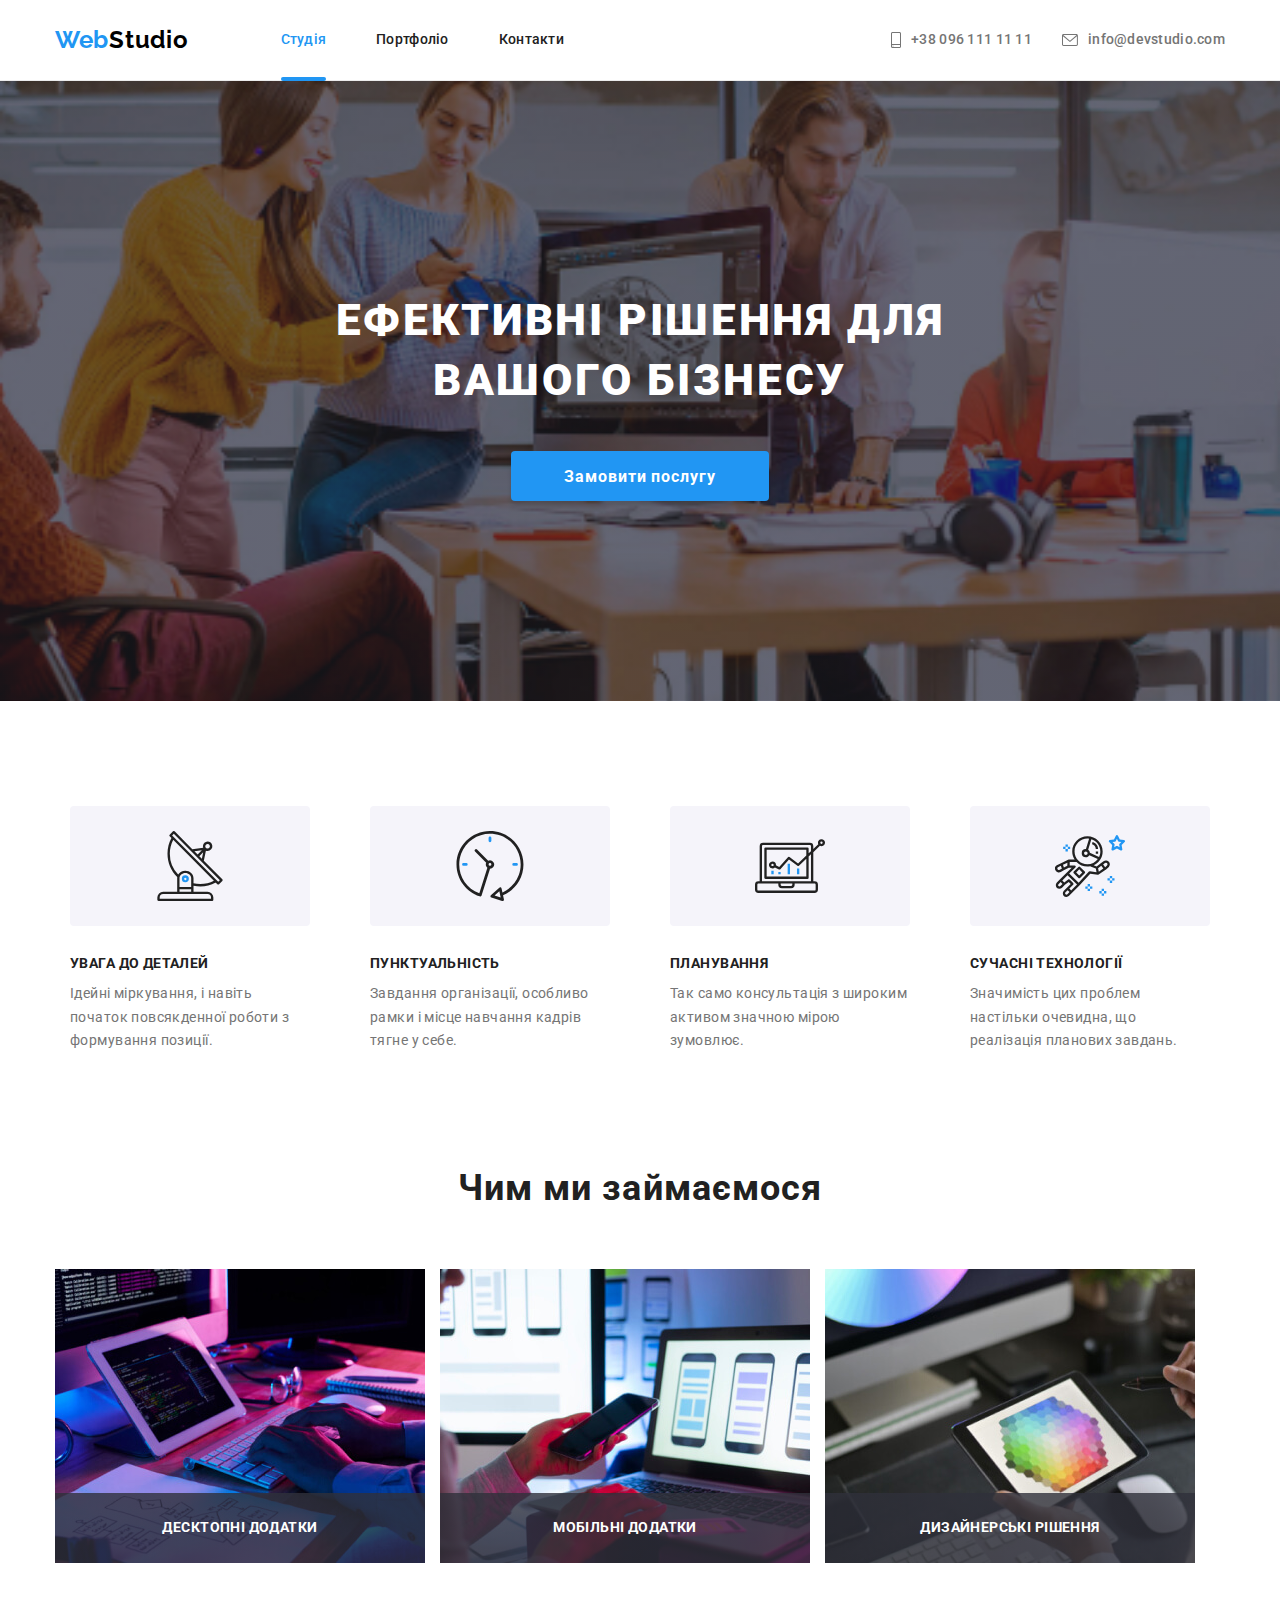
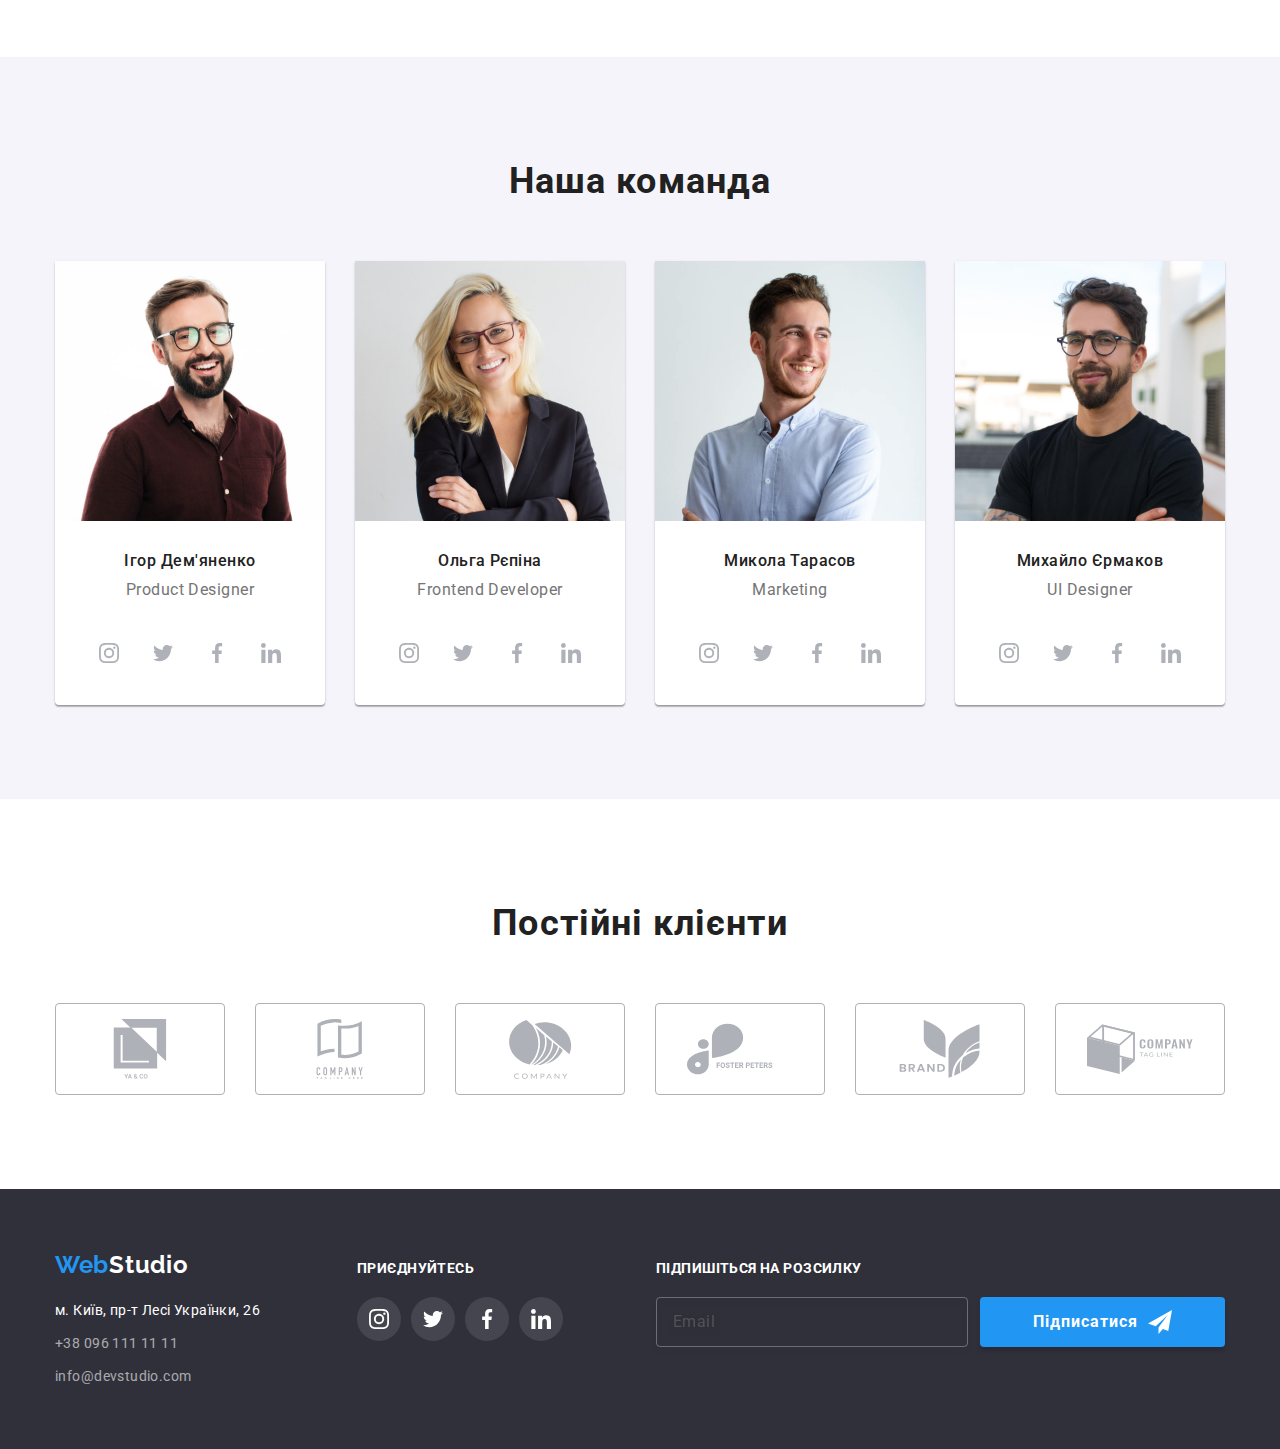
==== commit 893eb842: "add 2x img for retina screen" ====
--- a/index.html
+++ b/index.html
@@ -162,7 +162,8 @@
             <ul class="block-img">
               <li class="block-img__item">
                 <img
-                  src="./images/box1_2x.jpg"
+                  srcset="./images/box1.jpg 1x, ./images/box1_2x.jpg 2x"
+                  src="./images/box1.jpg"
                   alt="wrighting code on keyboard"
                   width="370"
                   class="block-img__pic"
@@ -173,7 +174,8 @@
               </li>
               <li class="block-img__item">
                 <img
-                  src="./images/box2_2x.jpg"
+                  srcset="./images/box2.jpg 1x, ./images/box1_2x 2x.jpg"
+                  src="./images/box2.jpg"
                   alt="making mobil app"
                   width="370"
                   class="block-img__pic"
@@ -184,7 +186,8 @@
               </li>
               <li class="block-img__item">
                 <img
-                  src="./images/box3_2x.jpg"
+                  srcset="./images/box3.jpg 1x, ./images/box3_2x.jpg 2x"
+                  src="./images/box3.jpg"
                   alt="take color on Ipad"
                   width="370"
                   class="block-img__pic"
